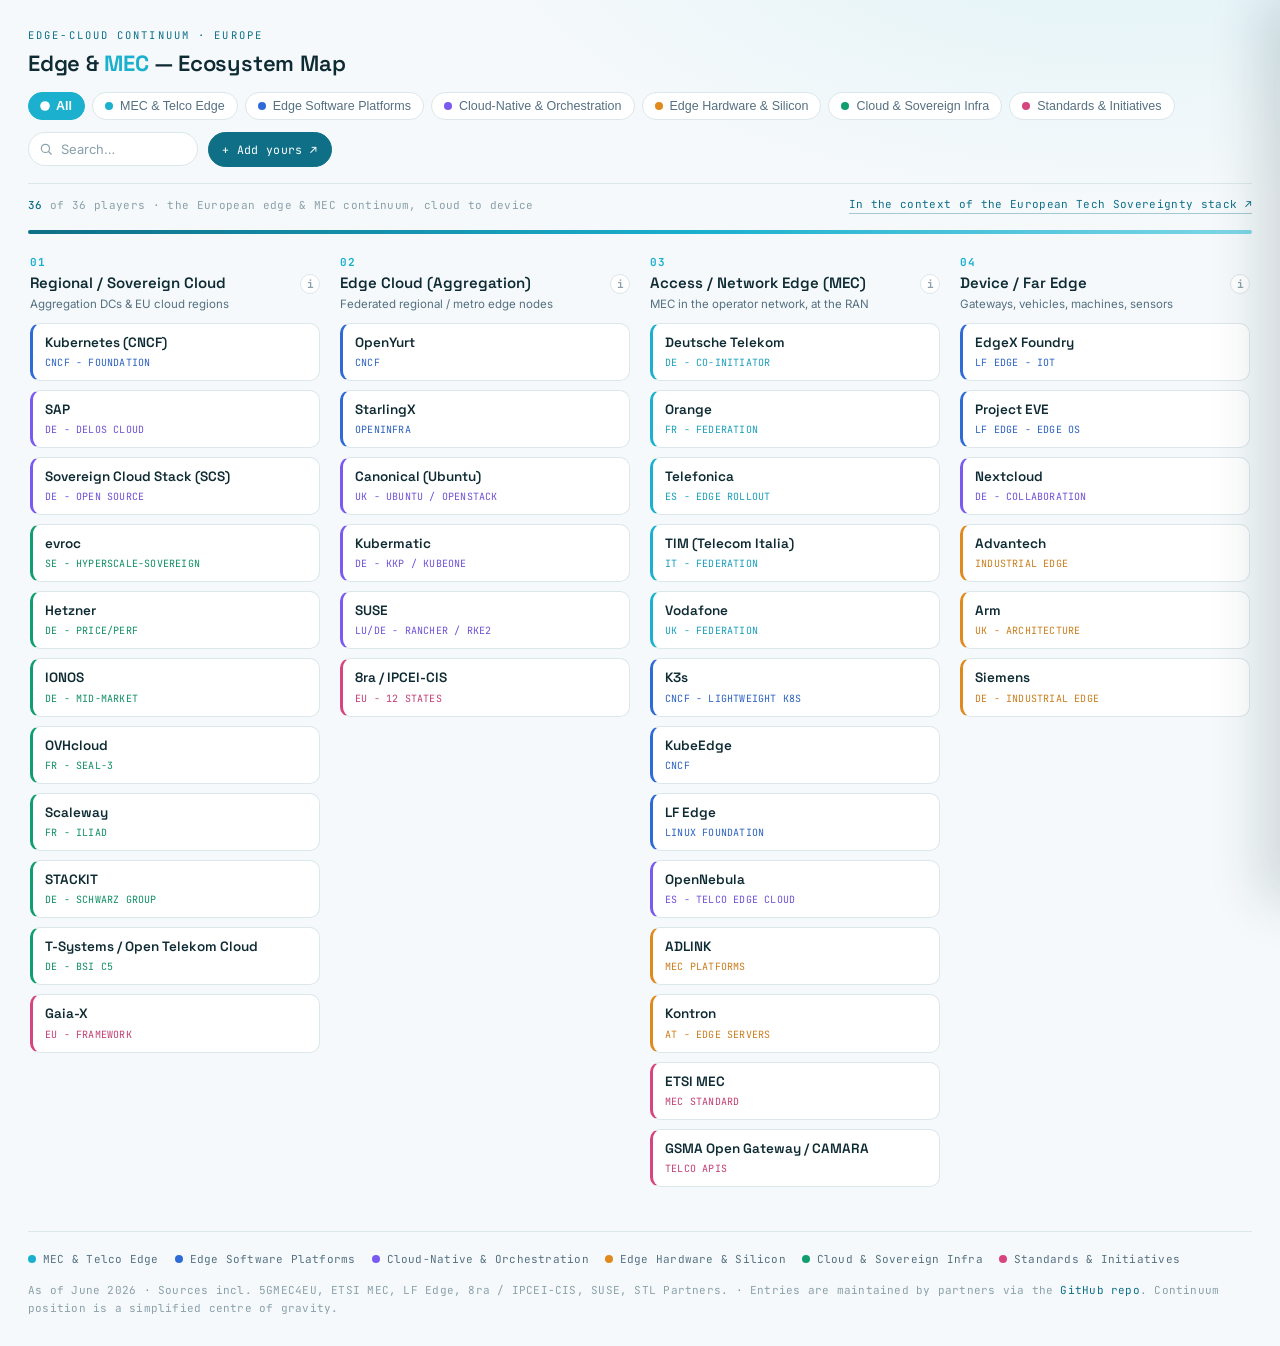
==== index.html @ cd119554 "Add files via upload" ====
<!DOCTYPE html>
<html lang="en">
<head>
<meta charset="UTF-8">
<meta name="viewport" content="width=device-width, initial-scale=1.0">
<title>Edge & MEC Ecosystem Map — Europe</title>
<link rel="preconnect" href="https://fonts.googleapis.com">
<link rel="preconnect" href="https://fonts.gstatic.com" crossorigin>
<link href="https://fonts.googleapis.com/css2?family=Space+Grotesk:wght@500;600;700&family=Inter:wght@400;500;600&family=JetBrains+Mono:wght@400;500;700&display=swap" rel="stylesheet">
<style>
  :root{
    --bg:#F5F9FB;--surface:#FFFFFF;--surface-2:#EAF2F5;
    --txt:#0E2A33;--txt-dim:#557080;--txt-faint:#8AA0AA;
    --line:#DCE7EB;--brand:#1BB0CE;--brand-deep:#0E6F86;
    --shadow:rgba(14,42,51,.10);
  }
  *{box-sizing:border-box;margin:0;padding:0}
  html{-webkit-text-size-adjust:100%}
  body{
    background:
      radial-gradient(1100px 520px at 88% -8%, rgba(27,176,206,.10), transparent 60%),
      var(--bg);
    color:var(--txt);font-family:"Inter",system-ui,sans-serif;line-height:1.5;
    -webkit-font-smoothing:antialiased;min-height:100vh;
  }
  .wrap{max-width:1320px;margin:0 auto;padding:clamp(14px,2.5vw,28px)}

  /* ---------- TOOLBAR ---------- */
  .bar{display:flex;flex-wrap:wrap;align-items:center;gap:12px 18px;padding-bottom:16px;border-bottom:1px solid var(--line)}
  .brand{display:flex;flex-direction:column;gap:3px;margin-right:auto}
  .brand .kick{font-family:"JetBrains Mono",monospace;font-size:10.5px;letter-spacing:.2em;text-transform:uppercase;color:var(--brand-deep)}
  .brand h1{font-family:"Space Grotesk",sans-serif;font-weight:600;font-size:clamp(16px,2.4vw,22px);letter-spacing:-.01em;color:var(--txt)}
  .brand h1 b{color:var(--brand);font-weight:700}

  .filters{display:flex;flex-wrap:wrap;gap:7px}
  .chip{
    font-size:12.5px;font-weight:500;color:var(--txt-dim);background:var(--surface);
    border:1px solid var(--line);border-radius:999px;padding:6px 12px;cursor:pointer;
    display:flex;align-items:center;gap:7px;transition:color .18s,border-color .18s,background .18s;
  }
  .chip .dot{width:8px;height:8px;border-radius:50%;background:var(--cdot,var(--txt-faint));transition:transform .18s}
  .chip:hover{color:var(--txt);border-color:var(--txt-faint)}
  .chip[aria-pressed="true"]{color:#fff;background:var(--brand);border-color:var(--brand);font-weight:600}
  .chip[aria-pressed="true"] .dot{background:#fff;transform:scale(1.2)}
  .chip:focus-visible{outline:2px solid var(--brand);outline-offset:2px}

  .tools{display:flex;align-items:center;gap:10px}
  .search{position:relative;display:flex;align-items:center}
  .search svg{position:absolute;left:11px;width:14px;height:14px;stroke:var(--txt-faint);pointer-events:none}
  .search input{
    font-family:"Inter",sans-serif;font-size:13px;color:var(--txt);background:var(--surface);
    border:1px solid var(--line);border-radius:999px;padding:8px 13px 8px 32px;width:170px;max-width:46vw;transition:border-color .18s,width .18s;
  }
  .search input::placeholder{color:var(--txt-faint)}
  .search input:focus{outline:none;border-color:var(--brand);width:200px}
  .gh{
    font-family:"JetBrains Mono",monospace;font-size:11.5px;letter-spacing:.03em;color:#fff;background:var(--brand-deep);
    text-decoration:none;border:1px solid var(--brand-deep);border-radius:999px;padding:8px 13px;white-space:nowrap;transition:background .18s}
  .gh:hover{background:var(--brand)}
  .gh:focus-visible{outline:2px solid var(--brand);outline-offset:2px}

  .subbar{display:flex;flex-wrap:wrap;justify-content:space-between;gap:8px;align-items:center;margin-top:12px;
    font-family:"JetBrains Mono",monospace;font-size:11px;letter-spacing:.03em;color:var(--txt-faint)}
  .subbar b{color:var(--brand-deep);font-weight:500}
  .ctx{color:var(--brand-deep);text-decoration:none;border-bottom:1px solid rgba(14,111,134,.35)}
  .ctx:hover{border-color:var(--brand-deep)}

  /* ---------- CONTINUUM ---------- */
  .spine{margin-top:16px;height:4px;border-radius:4px;position:relative;overflow:hidden;
    background:linear-gradient(90deg,var(--brand-deep) 0%,var(--brand) 55%,#7FD7E6 100%)}
  .spine::after{content:"";position:absolute;top:0;left:-30%;width:30%;height:100%;
    background:linear-gradient(90deg,transparent,rgba(255,255,255,.85),transparent);animation:flow 4.4s linear infinite}
  @keyframes flow{to{left:130%}}

  .grid{display:grid;grid-template-columns:repeat(4,1fr);gap:16px;margin-top:6px}
  .col-head{padding:14px 2px 6px}
  .col-head .n{font-family:"JetBrains Mono",monospace;font-size:11px;color:var(--brand);letter-spacing:.1em;font-weight:700}
  .col-title{display:flex;align-items:flex-start;justify-content:space-between;gap:8px;margin-top:4px}
  .col-head h3{font-family:"Space Grotesk",sans-serif;font-weight:600;font-size:15px;color:var(--txt);line-height:1.2}
  .col-head p{font-size:11.5px;color:var(--txt-dim);margin-top:3px;line-height:1.35}
  .info{flex:none;width:20px;height:20px;border-radius:50%;border:1px solid var(--line);background:var(--surface);
    color:var(--txt-faint);font-size:11px;font-weight:700;cursor:pointer;line-height:1;font-family:"JetBrains Mono",monospace;
    display:flex;align-items:center;justify-content:center;transition:.16s}
  .info:hover{color:var(--brand);border-color:var(--brand)}
  .info:focus-visible{outline:2px solid var(--brand);outline-offset:2px}
  .col-explain{font-size:12px;color:var(--txt-dim);line-height:1.5;max-height:0;overflow:hidden;opacity:0;
    transition:max-height .26s ease,opacity .2s,margin-top .2s;border-left:2px solid var(--brand);padding-left:0}
  .col-explain.open{max-height:300px;opacity:1;margin-top:10px;padding-left:10px}
  .col-body{display:flex;flex-direction:column;gap:9px;min-height:30px;margin-top:10px}
  .empty{font-family:"JetBrains Mono",monospace;font-size:11px;color:var(--txt-faint);padding:6px 2px;opacity:.6}

  /* ---------- CARD ---------- */
  .card{position:relative;text-align:left;width:100%;cursor:pointer;background:var(--surface);
    border:1px solid var(--line);border-left:3px solid var(--cdot,var(--line));border-radius:10px;padding:11px 12px;
    transition:transform .16s,box-shadow .16s,border-color .16s,opacity .2s;display:flex;flex-direction:column;gap:5px}
  .card:hover{transform:translateY(-2px);box-shadow:0 8px 22px var(--shadow);border-color:var(--cdot)}
  .card:focus-visible{outline:2px solid var(--brand);outline-offset:2px}
  .card .name{font-family:"Space Grotesk",sans-serif;font-weight:600;font-size:13.5px;color:var(--txt);line-height:1.2;overflow-wrap:anywhere}
  .card .tag{font-family:"JetBrains Mono",monospace;font-size:10px;letter-spacing:.02em;color:var(--cdot);text-transform:uppercase;filter:brightness(.9);overflow-wrap:anywhere}
  body.filtering .card{opacity:.22;filter:grayscale(.55)}
  body.filtering .card.match{opacity:1;filter:none}
  .card.gone{display:none}
  .card .tip{position:absolute;left:12px;right:12px;bottom:calc(100% + 8px);background:var(--txt);border-radius:8px;
    padding:9px 11px;font-size:12px;color:#EAF6F9;line-height:1.4;box-shadow:0 12px 30px rgba(14,42,51,.28);
    opacity:0;visibility:hidden;transform:translateY(4px);transition:opacity .16s,transform .16s,visibility .16s;z-index:5;pointer-events:none}
  .card:hover .tip,.card:focus-visible .tip{opacity:1;visibility:visible;transform:translateY(0)}

  /* ---------- DETAIL PANEL ---------- */
  .scrim{position:fixed;inset:0;background:rgba(14,42,51,.35);backdrop-filter:blur(2px);opacity:0;visibility:hidden;transition:.22s;z-index:40}
  .scrim.open{opacity:1;visibility:visible}
  .panel{position:fixed;top:0;right:0;height:100%;width:min(440px,92vw);background:var(--surface);border-left:1px solid var(--line);
    box-shadow:-18px 0 50px rgba(14,42,51,.16);transform:translateX(100%);transition:transform .26s cubic-bezier(.4,0,.2,1);
    z-index:41;display:flex;flex-direction:column;overflow-y:auto}
  .panel.open{transform:translateX(0)}
  .panel-top{padding:24px 24px 18px;border-bottom:1px solid var(--line);position:sticky;top:0;background:var(--surface);z-index:2}
  .panel-close{position:absolute;top:18px;right:18px;width:32px;height:32px;border-radius:8px;background:var(--surface);border:1px solid var(--line);
    color:var(--txt-dim);cursor:pointer;font-size:18px;line-height:1;display:flex;align-items:center;justify-content:center;transition:.16s}
  .panel-close:hover{color:var(--txt);border-color:var(--txt-faint)}
  .panel-close:focus-visible{outline:2px solid var(--brand);outline-offset:2px}
  .p-cluster{font-family:"JetBrains Mono",monospace;font-size:11px;letter-spacing:.1em;text-transform:uppercase;display:flex;align-items:center;gap:7px;color:var(--txt-dim)}
  .p-cluster .dot{width:9px;height:9px;border-radius:50%}
  .p-name{font-family:"Space Grotesk",sans-serif;font-weight:700;font-size:25px;margin-top:12px;letter-spacing:-.01em}
  .p-tag{font-family:"JetBrains Mono",monospace;font-size:12px;color:var(--txt-dim);margin-top:8px}
  .panel-body{padding:22px 24px 30px;display:flex;flex-direction:column;gap:22px}
  .p-lede{font-size:15px;color:var(--txt);line-height:1.55}
  .p-section h4{font-family:"JetBrains Mono",monospace;font-size:11px;letter-spacing:.12em;text-transform:uppercase;color:var(--brand-deep);margin-bottom:10px}
  .p-pos{display:flex;gap:7px}
  .p-pos .seg{flex:1;height:6px;border-radius:3px;background:var(--surface-2)}
  .p-pos .seg.on{background:var(--brand)}
  .p-pos-label{font-size:12.5px;color:var(--txt-dim);margin-top:9px}
  .p-facts{list-style:none;display:flex;flex-direction:column;gap:11px}
  .p-facts li{position:relative;padding-left:18px;font-size:13.5px;color:var(--txt-dim);line-height:1.5}
  .p-facts li::before{content:"";position:absolute;left:0;top:8px;width:6px;height:6px;border-radius:50%;background:var(--brand)}
  .p-link{font-family:"JetBrains Mono",monospace;font-size:12px;color:var(--brand-deep);text-decoration:none;border-bottom:1px solid rgba(14,111,134,.35);align-self:flex-start}
  .p-link:hover{border-color:var(--brand-deep)}

  /* ---------- FOOTER ---------- */
  footer{margin-top:38px;padding-top:18px;border-top:1px solid var(--line);font-family:"JetBrains Mono",monospace;font-size:11px;color:var(--txt-faint);line-height:1.7;letter-spacing:.02em}
  footer .legend{display:flex;flex-wrap:wrap;gap:8px 16px;margin-bottom:12px}
  footer .lg{display:flex;align-items:center;gap:7px;color:var(--txt-dim)}
  footer .lg .dot{width:8px;height:8px;border-radius:50%}
  footer a{color:var(--brand-deep);text-decoration:none}
  footer a:hover{text-decoration:underline}

  @media (max-width:860px){
    .brand{margin-right:0;width:100%}
    .grid{grid-template-columns:1fr;gap:6px}
    .col-head{padding:16px 2px 6px;border-top:1px solid var(--line)}
    .col-head:first-child{border-top:none}
    .col-body{display:grid;grid-template-columns:repeat(auto-fill,minmax(150px,1fr));gap:9px}
    .card .tip{display:none}
    .tools{width:100%}.search{flex:1}.search input{width:100%;max-width:none}
  }
  @media (prefers-reduced-motion:reduce){*{animation:none!important;transition:none!important}}
</style>
</head>
<body>
<div class="wrap">

  <div class="bar">
    <div class="brand">
      <span class="kick">Edge-Cloud Continuum · Europe</span>
      <h1>Edge &amp; <b>MEC</b> — Ecosystem Map</h1>
    </div>
    <div class="filters" id="filters" role="group" aria-label="Filter by role"></div>
    <div class="tools">
      <div class="search">
        <svg viewBox="0 0 24 24" fill="none" stroke-width="2" stroke-linecap="round"><circle cx="11" cy="11" r="7"/><path d="m21 21-4.3-4.3"/></svg>
        <input id="search" type="search" placeholder="Search…" aria-label="Search players">
      </div>
      <a class="gh" id="gh" href="#" target="_blank" rel="noopener">+ Add yours ↗</a>
    </div>
  </div>

  <div class="subbar">
    <span><b id="count">0</b> of <span id="total">0</span> players · the European edge &amp; MEC continuum, cloud to device</span>
    <a class="ctx" href="https://digital-strategy.ec.europa.eu/en/library/communication-european-tech-sovereignty-accompanied-eu-open-source-strategy" target="_blank" rel="noopener">In the context of the European Tech Sovereignty stack ↗</a>
  </div>

  <div class="spine" aria-hidden="true"></div>
  <div class="grid" id="grid"></div>

  <footer>
    <div class="legend" id="legend"></div>
    As of June 2026 · Sources incl. 5GMEC4EU, ETSI MEC, LF Edge, 8ra / IPCEI-CIS, SUSE, STL Partners. ·
    Entries are maintained by partners via the <a id="gh2" href="#" target="_blank" rel="noopener">GitHub repo</a>. Continuum position is a simplified centre of gravity.
  </footer>
</div>

<div class="scrim" id="scrim" tabindex="-1"></div>
<aside class="panel" id="panel" role="dialog" aria-modal="true" aria-labelledby="p-name" aria-hidden="true">
  <div class="panel-top">
    <button class="panel-close" id="close" aria-label="Close">✕</button>
    <div class="p-cluster" id="p-cluster"><span class="dot"></span><span class="lbl"></span></div>
    <div class="p-name" id="p-name"></div>
    <div class="p-tag" id="p-tag"></div>
  </div>
  <div class="panel-body">
    <p class="p-lede" id="p-lede"></p>
    <div class="p-section"><h4>Position in the continuum</h4><div class="p-pos" id="p-pos"></div><div class="p-pos-label" id="p-pos-label"></div></div>
    <div class="p-section"><h4>At a glance</h4><ul class="p-facts" id="p-facts"></ul></div>
    <a class="p-link" id="p-link" href="#" target="_blank" rel="noopener">Website ↗</a>
  </div>
</aside>

<script>
// Replace with your repository URL after pushing:
const REPO_URL = "https://github.com/YOUR-ORG/euro-edge-continuum";
// Embedded fallback so the page renders offline / before the build runs.
const BOOTSTRAP = {"clusters":{"telco":{"label":"MEC & Telco Edge","color":"#1BB0CE"},"platform":{"label":"Edge Software Platforms","color":"#2F6BD6"},"orch":{"label":"Cloud-Native & Orchestration","color":"#7A5AF0"},"hardware":{"label":"Edge Hardware & Silicon","color":"#E08A1E"},"infra":{"label":"Cloud & Sovereign Infra","color":"#109E6F"},"std":{"label":"Standards & Initiatives","color":"#D6457F"}},"layers":[{"n":"01","title":"Regional / Sovereign Cloud","sub":"Aggregation DCs & EU cloud regions","explain":"The anchor where heavy workloads, model training and central orchestration live. At this tier sovereignty is defined by jurisdiction and certification rather than physical proximity."},{"n":"02","title":"Edge Cloud (Aggregation)","sub":"Federated regional / metro edge nodes","explain":"Regional and metro edge sites that pool compute closer to users. Workloads shift here for lower latency while staying centrally managed and federated across providers."},{"n":"03","title":"Access / Network Edge (MEC)","sub":"MEC in the operator network, at the RAN","explain":"Multi-access Edge Computing inside the operator network at the access/RAN. Single-digit-millisecond latency for CCAM, AR/VR and real-time control — the heart of the 5G + MEC story."},{"n":"04","title":"Device / Far Edge","sub":"Gateways, vehicles, machines, sensors","explain":"On-premises gateways, vehicles and sensors. Processing happens without constant connectivity — autonomy is local and data stays physically on site."}],"players":[{"slug":"deutsche-telekom","name":"Deutsche Telekom","cluster":"telco","layer":3,"country":"DE","tag":"DE - Co-initiator","lede":"Driving force behind the European Edge Continuum and an IPCEI-CIS lead project.","facts":["Co-initiator of the first federated European edge cloud, shown live at MWC 2026 with Orange, Telefonica, TIM and Vodafone.","Leads a direct IPCEI-CIS project and is engaged in the planned IPCEI-AI.","Runs the Open Telekom Cloud via T-Systems and targets a central role in Europe's industrial AI cloud."],"link":"https://www.telekom.com"},{"slug":"orange","name":"Orange","cluster":"telco","layer":3,"country":"FR","tag":"FR - Federation","lede":"French operator in the federated European edge alliance.","facts":["One of the five operators in the federated European Edge Continuum demo.","Runs its own direct project inside IPCEI-CIS / the 8ra initiative."],"link":"https://www.orange.com"},{"slug":"telefonica","name":"Telefonica","cluster":"telco","layer":3,"country":"ES","tag":"ES - Edge rollout","lede":"Spanish operator with an active edge rollout and an IPCEI lead project.","facts":["Partner in the federated European edge cloud.","Has begun deploying edge nodes across Spain.","Leads a direct IPCEI-CIS project within 8ra."],"link":"https://www.telefonica.com"},{"slug":"tim","name":"TIM (Telecom Italia)","cluster":"telco","layer":3,"country":"IT","tag":"IT - Federation","lede":"Italian operator in the European edge federation.","facts":["One of the five federated network operators.","Leads a direct IPCEI-CIS project."],"link":"https://www.gruppotim.it"},{"slug":"vodafone","name":"Vodafone","cluster":"telco","layer":3,"country":"UK","tag":"UK - Federation","lede":"UK-based, pan-European operator in the federated edge alliance.","facts":["Among the five operators that federated their edge environments across Europe for the first time.","Enables application deployment through a single entry point across its European footprint.","Headquartered in Newbury, UK, with major European operations (Germany and others)."],"link":"https://www.vodafone.com"},{"slug":"edgex-foundry","name":"EdgeX Foundry","cluster":"platform","layer":4,"country":"INT","tag":"LF Edge - IoT","lede":"Vendor-neutral microservices framework bridging OT devices to applications and cloud.","facts":["Hardware- and OS-agnostic; connects sensors speaking Modbus, BACnet, MQTT, BLE and more.","Loosely-coupled, plug-and-play services for ingestion, normalisation and export.","An LF Edge Impact-stage (most mature) project."],"link":"https://www.edgexfoundry.org"},{"slug":"k3s","name":"K3s","cluster":"platform","layer":3,"country":"INT","tag":"CNCF - lightweight K8s","lede":"Lightweight, CNCF-certified Kubernetes distribution for the edge.","facts":["Single small binary with a minimal footprint, originated at Rancher / SUSE.","Ideal for edge gateways, constrained sites and far-edge clusters."],"link":"https://k3s.io"},{"slug":"kubeedge","name":"KubeEdge","cluster":"platform","layer":3,"country":"INT","tag":"CNCF","lede":"CNCF project extending Kubernetes natively to the edge.","facts":["Keeps the control plane in the cloud while edge nodes run autonomously offline.","Synchronises networking, app deployment and metadata across cloud and edge.","Widely used for telco and industrial edge."],"link":"https://kubeedge.io"},{"slug":"kubernetes","name":"Kubernetes (CNCF)","cluster":"platform","layer":1,"country":"INT","tag":"CNCF - foundation","lede":"The de-facto container orchestration foundation of the cloud-edge continuum.","facts":["Edge variants (K3s, KubeEdge, OpenYurt) adapt it for constrained, distributed sites.","Increasingly the common substrate for apps, AI and virtualised infrastructure - in the cloud and at the edge."],"link":"https://kubernetes.io"},{"slug":"lf-edge","name":"LF Edge","cluster":"platform","layer":3,"country":"INT","tag":"Linux Foundation","lede":"Linux Foundation umbrella for open, interoperable edge - independent of hardware, cloud or OS.","facts":["Hosts ~16 projects across telecom, IoT, industrial and transportation edge.","Portfolio includes EdgeX Foundry, EVE, Akraino, Fledge and Open Horizon.","Provides blueprints and a shared taxonomy for the open edge stack."],"link":"https://lfedge.org"},{"slug":"openyurt","name":"OpenYurt","cluster":"platform","layer":2,"country":"INT","tag":"CNCF","lede":"Extends Kubernetes to the edge without changing its APIs.","facts":["Originated at Alibaba; a CNCF project for large edge-node fleets.","YurtHub caches the K8s API locally for disconnected nodes; YurtTunnel handles NAT/firewalled sites.","Integrates with EdgeX Foundry for device management."],"link":"https://openyurt.io"},{"slug":"project-eve","name":"Project EVE","cluster":"platform","layer":4,"country":"INT","tag":"LF Edge - Edge OS","lede":"Open Linux-based operating system (EVE-OS) for distributed edge computing.","facts":["Reached LF Edge Impact stage in 2025 with new multi-node support.","Aims to be a common platform for the edge, much like Android was for mobile.","Runs containers, VMs and clusters on diverse far-edge hardware."],"link":"https://www.lfedge.org/projects/eve/"},{"slug":"starlingx","name":"StarlingX","cluster":"platform","layer":2,"country":"INT","tag":"OpenInfra","lede":"Complete cloud-infrastructure stack for the edge.","facts":["Bare-metal, VM and container workloads in one distributed edge platform.","Built for telecom, industrial IoT and ultra-low-latency use cases.","Governed by the OpenInfra Foundation."],"link":"https://www.starlingx.io"},{"slug":"canonical","name":"Canonical (Ubuntu)","cluster":"orch","layer":2,"country":"UK","tag":"UK - Ubuntu / OpenStack","lede":"Maker of Ubuntu with open building blocks for private and edge clouds.","facts":["MicroK8s and Sunbeam / Charmed OpenStack as the base for sovereign self-operated clouds.","UK-based - European, but outside the EU."],"link":"https://canonical.com"},{"slug":"kubermatic","name":"Kubermatic","cluster":"orch","layer":2,"country":"DE","tag":"DE - KKP / KubeOne","lede":"German Kubernetes-automation vendor from data center to edge.","facts":["KKP and KubeOne operate thousands of clusters consistently.","Spans bare metal, core data center and edge without oversized ops teams.","Positions Kubernetes as a sovereign operational substrate for apps and AI."],"link":"https://www.kubermatic.com"},{"slug":"nextcloud","name":"Nextcloud","cluster":"orch","layer":4,"country":"DE","tag":"DE - Collaboration","lede":"German open-source platform for sovereign collaboration and file storage.","facts":["A sovereign alternative to US SaaS for files, communication and office.","Runs on-premises or at EU providers - data stays under your own control."],"link":"https://nextcloud.com"},{"slug":"opennebula","name":"OpenNebula","cluster":"orch","layer":3,"country":"ES","tag":"ES - Telco edge cloud","lede":"Open-source platform for carrier-grade telco edge clouds, unifying VNFs, CNFs and AI workloads from core to edge.","facts":["Manages virtualized and containerized network functions plus AI workloads with multi-tenancy and no vendor lock-in.","Official Sylva Validation Platform - the Linux Foundation Europe telco-cloud standard backed by Orange, Deutsche Telekom, Telefonica, Vodafone and TIM.","Built for 5G neutral host, vRAN / AI-RAN, distributed NFV and 6G pilots, and for sovereign multi-tenant 'Telco AI Factories'.","From OpenNebula Systems (Spain); contributor to European IPCEI-CIS edge projects."],"link":"https://opennebula.io/ai-ready-telco-edge-cloud/"},{"slug":"sap","name":"SAP","cluster":"orch","layer":1,"country":"DE","tag":"DE - Delos Cloud","lede":"Enterprise-software leader and IPCEI-CIS partner with its own sovereignty cloud.","facts":["A direct IPCEI-CIS project partner.","Runs Delos Cloud (on Microsoft technology) as a sovereign cloud for German public administration."],"link":"https://www.sap.com"},{"slug":"sovereign-cloud-stack","name":"Sovereign Cloud Stack (SCS)","cluster":"orch","layer":1,"country":"DE","tag":"DE - Open source","lede":"Standardised open-source stack for sovereign clouds, funded by the German government.","facts":["Built on OpenStack and Kubernetes, with no proprietary dependencies.","Targeted at public administration and critical infrastructure.","GitOps-friendly and fully declarative as a basis for provider-independent clouds."],"link":"https://scs.community"},{"slug":"suse","name":"SUSE","cluster":"orch","layer":2,"country":"LU","tag":"LU/DE - Rancher / RKE2","lede":"European open-source vendor for sovereign Kubernetes management.","facts":["Rancher Prime and the hardened RKE2 distribution manage clusters with European governance.","Building a European Sovereign Stack of Linux and Kubernetes together with evroc.","Stewards the lightweight K3s distribution for the edge.","Domiciled in Luxembourg (SUSE S.A.) with roots and core engineering in Nuremberg, Germany; owned by Sweden's EQT."],"link":"https://www.suse.com"},{"slug":"adlink","name":"ADLINK","cluster":"hardware","layer":3,"country":"TW","tag":"MEC platforms","lede":"Edge computing platforms and MEC-ready servers.","facts":["Ruggedised hardware for telecom and industrial edge.","Carrier-grade and embedded systems for network-edge workloads."],"link":"https://www.adlinktech.com"},{"slug":"advantech","name":"Advantech","cluster":"hardware","layer":4,"country":"TW","tag":"Industrial edge","lede":"Industrial and edge computing hardware for IoT and the far edge.","facts":["Ruggedised edge servers, gateways and IoT controllers.","Widely deployed in manufacturing, transport and energy verticals."],"link":"https://www.advantech.com"},{"slug":"arm","name":"Arm","cluster":"hardware","layer":4,"country":"UK","tag":"UK - Architecture","lede":"Processor architecture powering most edge and device silicon.","facts":["Energy-efficient compute from gateways down to far-edge sensors.","Licensed broadly across edge SoC and appliance makers."],"link":"https://www.arm.com"},{"slug":"kontron","name":"Kontron","cluster":"hardware","layer":3,"country":"AT","tag":"AT - Edge servers","lede":"European maker of edge servers and carrier-grade MEC appliances.","facts":["Embedded and network-edge hardware for telecom and industrial sites.","Supplies ruggedised compute for far-edge and on-prem deployments.","Headquartered in Linz, Austria (the former S&T AG), with significant embedded-computing operations in Germany."],"link":"https://www.kontron.com"},{"slug":"siemens","name":"Siemens","cluster":"hardware","layer":4,"country":"DE","tag":"DE - Industrial Edge","lede":"Industrial Edge platform and hardware for factories and automation.","facts":["A direct IPCEI-CIS project partner.","Brings compute directly to production lines and machinery at the far edge."],"link":"https://www.siemens.com"},{"slug":"evroc","name":"evroc","cluster":"infra","layer":1,"country":"SE","tag":"SE - Hyperscale-sovereign","lede":"Swedish newcomer building what it calls Europe's first hyperscale sovereign cloud.","facts":["Positions itself as a hyperscale sovereign cloud with a fully European operational footprint.","Partners with SUSE for a fully sovereign Linux and Kubernetes stack (Sovereign Rancher).","Control-plane and metadata stay within EU jurisdiction."],"link":"https://evroc.com"},{"slug":"hetzner","name":"Hetzner","cluster":"infra","layer":1,"country":"DE","tag":"DE - Price/perf","lede":"Cost-efficient European infrastructure with a deliberately lean portfolio.","facts":["EU-compliant infrastructure at strong price-performance.","Offers no managed services by design.","Popular for self-managed Kubernetes clusters."],"link":"https://www.hetzner.com"},{"slug":"ionos","name":"IONOS","cluster":"infra","layer":1,"country":"DE","tag":"DE - Mid-market","lede":"Pragmatic cloud provider (United Internet) with German data residency.","facts":["Based in Montabaur, part of United Internet.","Wide GPU choice including Intel Gaudi as a non-NVIDIA option.","Strong in the mid-market with predictable pricing and human support."],"link":"https://www.ionos.com"},{"slug":"ovhcloud","name":"OVHcloud","cluster":"infra","layer":1,"country":"FR","tag":"FR - SEAL-3","lede":"Broadest European sovereignty cloud with deep certification.","facts":["Around 43 data centres across nine countries.","SecNumCloud qualification and SEAL-3, the top tier of the EU Cloud Sovereignty Framework.","Involved in the ECB digital-euro framework and runs a dedicated defence unit."],"link":"https://www.ovhcloud.com"},{"slug":"scaleway","name":"Scaleway","cluster":"infra","layer":1,"country":"FR","tag":"FR - iliad","lede":"Developer- and AI-focused sovereign cloud provider from France.","facts":["Bare metal, GPU instances and OpenAI-compatible inference APIs.","Reached SEAL-3 and won a standalone Cloud III slot.","Member of the 2026 EUR 180M EU framework deal."],"link":"https://www.scaleway.com"},{"slug":"stackit","name":"STACKIT","cluster":"infra","layer":1,"country":"DE","tag":"DE - Schwarz Group","lede":"Sovereign cloud of the Schwarz Group (Lidl/Kaufland), focused on industry and retail.","facts":["Reached SEAL-3 in the EU Cloud Sovereignty Framework.","Customer base weighted toward large industrial and retail buyers.","Part of the EUR 180M EU framework deal (April 2026) with Scaleway, Post Telecom and Proximus."],"link":"https://www.stackit.de"},{"slug":"t-systems-otc","name":"T-Systems / Open Telekom Cloud","cluster":"infra","layer":1,"country":"DE","tag":"DE - BSI C5","lede":"Deutsche Telekom's enterprise cloud for regulated customers.","facts":["The most enterprise-formal of the large EU sovereignty clouds.","BSI C5 attestation as a procurement prerequisite for regulated workloads."],"link":"https://www.t-systems.com"},{"slug":"8ra-ipcei-cis","name":"8ra / IPCEI-CIS","cluster":"std","layer":2,"country":"EU","tag":"EU - 12 states","lede":"The EU funding project for a multi-provider cloud-edge continuum - the federating backbone.","facts":["12 member states, ~120-150 industry and research partners, 19 direct projects.","EUR 1.2B of public funding, approved by the European Commission in late 2023.","The Lab8ra testbed links 14 organisations across five countries.","Contributes to the EU goal of 10,000 edge nodes by 2030 - provider-independent and federated."],"link":"https://www.8ra.com"},{"slug":"etsi-mec","name":"ETSI MEC","cluster":"std","layer":3,"country":"EU","tag":"MEC standard","lede":"The standards body that defines Multi-access Edge Computing.","facts":["ETSI's MEC ISG specifies the MEC reference architecture and service APIs.","Makes operator-edge applications portable and interoperable across networks.","The technical backbone of the 5G + MEC ecosystem."],"link":"https://www.etsi.org/technologies/multi-access-edge-computing"},{"slug":"gaia-x","name":"Gaia-X","cluster":"std","layer":1,"country":"EU","tag":"EU - Framework","lede":"European framework for federated, sovereign cloud and data infrastructure.","facts":["Standards for interoperability, portability and compliance.","A reference framework that sovereign providers align to."],"link":"https://gaia-x.eu"},{"slug":"gsma-open-gateway","name":"GSMA Open Gateway / CAMARA","cluster":"std","layer":3,"country":"INT","tag":"Telco APIs","lede":"Standardised network and edge APIs from the mobile industry.","facts":["Unifies developer access to carrier and edge capabilities across operators.","Makes telco-edge functions programmable and consumable by applications."],"link":"https://www.gsma.com/solutions-and-impact/gsma-open-gateway/"}]};

const POS_LABEL = ["Regional / Sovereign Cloud","Edge Cloud (Aggregation)","Access / Network Edge (MEC)","Device / Far Edge"];
let CLUSTERS={}, LAYERS=[], PLAYERS=[];

document.getElementById('gh').href = REPO_URL + "/blob/main/CONTRIBUTING.md";
document.getElementById('gh2').href = REPO_URL;

boot();
async function boot(){
  CLUSTERS = BOOTSTRAP.clusters; LAYERS = BOOTSTRAP.layers;
  let players = BOOTSTRAP.players;
  try{
    const r = await fetch('data/players.json',{cache:'no-store'});
    if(r.ok){ const j = await r.json(); if(Array.isArray(j)&&j.length) players = j; }
  }catch(e){ /* offline -> keep fallback */ }
  PLAYERS = players;
  render();
}

function render(){
  const filters=document.getElementById('filters');filters.innerHTML='';
  filters.appendChild(chip('all','All','var(--brand)',true));
  Object.entries(CLUSTERS).forEach(([k,c])=>filters.appendChild(chip(k,c.label,c.color,false)));

  const grid=document.getElementById('grid');grid.innerHTML='';const cols=[];
  LAYERS.forEach((L,i)=>{
    const wrap=document.createElement('div');
    wrap.innerHTML=
      `<div class="col-head"><div class="n">${L.n}</div>
        <div class="col-title"><h3>${L.title}</h3>
          <button class="info" aria-expanded="false" aria-label="Explain this tier">i</button></div>
        <p>${L.sub}</p><div class="col-explain">${L.explain}</div></div>`;
    const body=document.createElement('div');body.className='col-body';
    wrap.querySelector('.col-head').appendChild(body);
    const btn=wrap.querySelector('.info'),exp=wrap.querySelector('.col-explain');
    btn.addEventListener('click',()=>{const o=exp.classList.toggle('open');btn.setAttribute('aria-expanded',o)});
    grid.appendChild(wrap);cols[i+1]=body;
  });

  PLAYERS.forEach((p,idx)=>{
    const c=CLUSTERS[p.cluster];if(!c||!cols[p.layer])return;
    const b=document.createElement('button');
    b.className='card';b.dataset.cluster=p.cluster;b.dataset.idx=idx;b.style.setProperty('--cdot',c.color);
    b.setAttribute('aria-haspopup','dialog');
    b.innerHTML=`<span class="name">${esc(p.name)}</span><span class="tag">${esc(p.tag||'')}</span><span class="tip">${esc(p.lede||'')}</span>`;
    b.addEventListener('click',()=>openPanel(idx));
    cols[p.layer].appendChild(b);
  });

  const legend=document.getElementById('legend');legend.innerHTML='';
  Object.values(CLUSTERS).forEach(c=>{
    const el=document.createElement('span');el.className='lg';
    el.innerHTML=`<span class="dot" style="background:${c.color}"></span>${c.label}`;legend.appendChild(el);
  });

  document.getElementById('total').textContent=PLAYERS.length;
  document.getElementById('count').textContent=PLAYERS.length;
  wireFilters();apply();
}

function chip(key,label,color,pressed){
  const b=document.createElement('button');b.className='chip';b.dataset.cluster=key;b.setAttribute('aria-pressed',pressed);
  b.innerHTML=`<span class="dot" style="--cdot:${color}"></span>${label}`;return b;
}
function esc(s){return String(s).replace(/[&<>"]/g,m=>({'&':'&amp;','<':'&lt;','>':'&gt;','"':'&quot;'}[m]))}

let active='all';const search=document.getElementById('search');
function wireFilters(){
  document.getElementById('filters').addEventListener('click',e=>{
    const b=e.target.closest('.chip');if(!b)return;active=b.dataset.cluster;
    document.querySelectorAll('#filters .chip').forEach(c=>c.setAttribute('aria-pressed',c===b));apply();
  });
}
search.addEventListener('input',apply);
function apply(){
  const q=search.value.trim().toLowerCase();let shown=0;
  document.querySelectorAll('.card').forEach(card=>{
    const p=PLAYERS[+card.dataset.idx];
    const text=(p.name+' '+(p.tag||'')+' '+(p.lede||'')+' '+(p.facts||[]).join(' ')).toLowerCase();
    const ok=(active==='all'||card.dataset.cluster===active)&&(!q||text.includes(q));
    card.classList.toggle('gone',!ok);card.classList.toggle('match',ok);if(ok)shown++;
  });
  document.body.classList.toggle('filtering',active!=='all'||!!q);
  document.getElementById('count').textContent=shown;
  document.querySelectorAll('.col-body').forEach(col=>{
    const any=[...col.children].some(ch=>ch.classList.contains('card')&&!ch.classList.contains('gone'));
    let hint=col.querySelector('.empty');
    if(!any){if(!hint){hint=document.createElement('div');hint.className='empty';hint.textContent='—';col.appendChild(hint);}}
    else if(hint)hint.remove();
  });
}

const panel=document.getElementById('panel'),scrim=document.getElementById('scrim');let lastFocus=null;
function openPanel(idx){
  const p=PLAYERS[idx],c=CLUSTERS[p.cluster];lastFocus=document.activeElement;
  document.querySelector('#p-cluster .dot').style.background=c.color;
  document.querySelector('#p-cluster .lbl').textContent=c.label;
  document.getElementById('p-name').textContent=p.name;
  document.getElementById('p-tag').textContent=p.tag||'';
  document.getElementById('p-lede').textContent=p.lede||'';
  const pos=document.getElementById('p-pos');pos.innerHTML='';
  for(let i=1;i<=4;i++){const s=document.createElement('div');s.className='seg'+(i===p.layer?' on':'');pos.appendChild(s);}
  document.getElementById('p-pos-label').textContent=POS_LABEL[p.layer-1];
  const ul=document.getElementById('p-facts');ul.innerHTML='';
  (p.facts||[]).forEach(f=>{const li=document.createElement('li');li.textContent=f;ul.appendChild(li);});
  const link=document.getElementById('p-link');
  if(p.link){link.style.display='';link.href=p.link;}else{link.style.display='none';}
  panel.classList.add('open');scrim.classList.add('open');panel.setAttribute('aria-hidden','false');
  document.getElementById('close').focus();
}
function closePanel(){panel.classList.remove('open');scrim.classList.remove('open');panel.setAttribute('aria-hidden','true');if(lastFocus)lastFocus.focus();}
document.getElementById('close').addEventListener('click',closePanel);
scrim.addEventListener('click',closePanel);
document.addEventListener('keydown',e=>{if(e.key==='Escape'&&panel.classList.contains('open'))closePanel();});
</script>
</body>
</html>
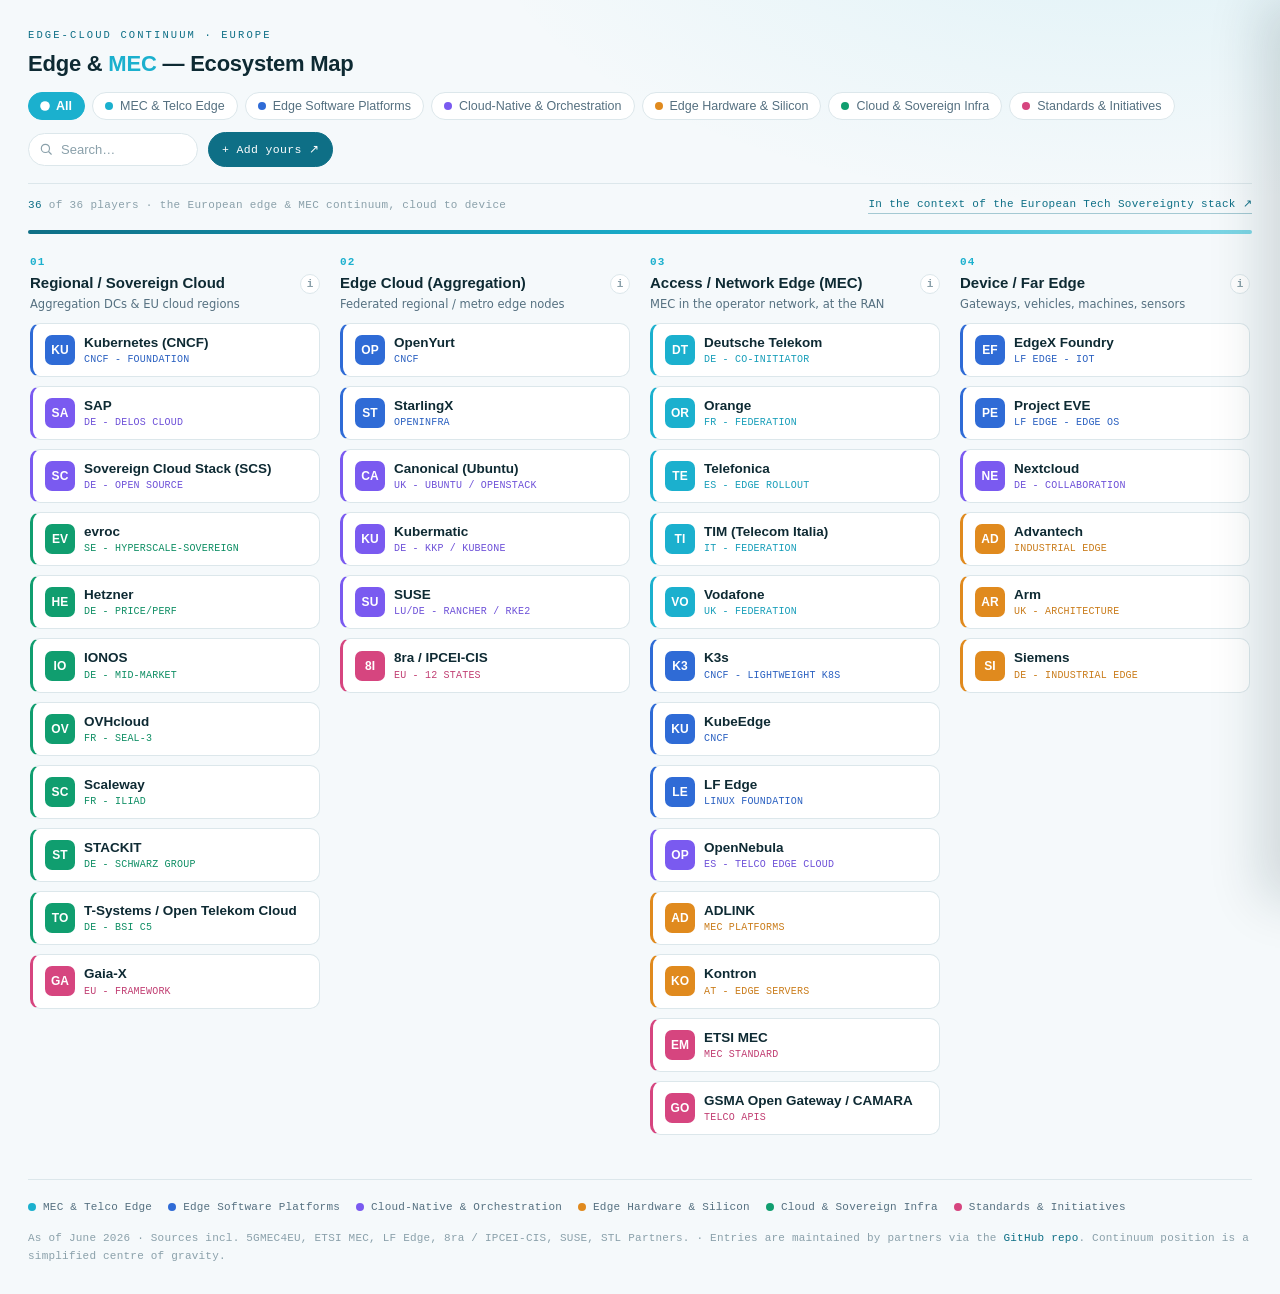
==== commit 9335921c: "Add files via upload" ====
--- a/index.html
+++ b/index.html
@@ -4,9 +4,7 @@
 <meta charset="UTF-8">
 <meta name="viewport" content="width=device-width, initial-scale=1.0">
 <title>Edge & MEC Ecosystem Map — Europe</title>
-<link rel="preconnect" href="https://fonts.googleapis.com">
-<link rel="preconnect" href="https://fonts.gstatic.com" crossorigin>
-<link href="https://fonts.googleapis.com/css2?family=Space+Grotesk:wght@500;600;700&family=Inter:wght@400;500;600&family=JetBrains+Mono:wght@400;500;700&display=swap" rel="stylesheet">
+<link rel="stylesheet" href="fonts/fonts.css">
 <style>
   :root{
     --bg:#F5F9FB;--surface:#FFFFFF;--surface-2:#EAF2F5;
@@ -97,6 +95,12 @@
   .card:focus-visible{outline:2px solid var(--brand);outline-offset:2px}
   .card .name{font-family:"Space Grotesk",sans-serif;font-weight:600;font-size:13.5px;color:var(--txt);line-height:1.2;overflow-wrap:anywhere}
   .card .tag{font-family:"JetBrains Mono",monospace;font-size:10px;letter-spacing:.02em;color:var(--cdot);text-transform:uppercase;filter:brightness(.9);overflow-wrap:anywhere}
+  .card-head{display:flex;align-items:center;gap:9px}
+  .card-text{display:flex;flex-direction:column;gap:3px;min-width:0}
+  .mark{flex:none;width:30px;height:30px;border-radius:7px;display:flex;align-items:center;justify-content:center;overflow:hidden;background:#fff;border:1px solid var(--line)}
+  .mark img{width:100%;height:100%;object-fit:contain;padding:3px}
+  .mark.monogram{border:none;color:#fff;font-family:"Space Grotesk",sans-serif;font-weight:700;font-size:12px;letter-spacing:.01em}
+  .mark.big{width:48px;height:48px;border-radius:11px;font-size:19px;margin-bottom:14px}
   body.filtering .card{opacity:.22;filter:grayscale(.55)}
   body.filtering .card.match{opacity:1;filter:none}
   .card.gone{display:none}
@@ -191,6 +195,7 @@
 <aside class="panel" id="panel" role="dialog" aria-modal="true" aria-labelledby="p-name" aria-hidden="true">
   <div class="panel-top">
     <button class="panel-close" id="close" aria-label="Close">✕</button>
+    <div id="p-mark-slot"></div>
     <div class="p-cluster" id="p-cluster"><span class="dot"></span><span class="lbl"></span></div>
     <div class="p-name" id="p-name"></div>
     <div class="p-tag" id="p-tag"></div>
@@ -205,7 +210,7 @@
 
 <script>
 // Replace with your repository URL after pushing:
-const REPO_URL = "https://github.com/YOUR-ORG/euro-edge-continuum";
+const REPO_URL = "https://github.com/5GMEC4EU/Telco-Cloud-Landscape";
 // Embedded fallback so the page renders offline / before the build runs.
 const BOOTSTRAP = {"clusters":{"telco":{"label":"MEC & Telco Edge","color":"#1BB0CE"},"platform":{"label":"Edge Software Platforms","color":"#2F6BD6"},"orch":{"label":"Cloud-Native & Orchestration","color":"#7A5AF0"},"hardware":{"label":"Edge Hardware & Silicon","color":"#E08A1E"},"infra":{"label":"Cloud & Sovereign Infra","color":"#109E6F"},"std":{"label":"Standards & Initiatives","color":"#D6457F"}},"layers":[{"n":"01","title":"Regional / Sovereign Cloud","sub":"Aggregation DCs & EU cloud regions","explain":"The anchor where heavy workloads, model training and central orchestration live. At this tier sovereignty is defined by jurisdiction and certification rather than physical proximity."},{"n":"02","title":"Edge Cloud (Aggregation)","sub":"Federated regional / metro edge nodes","explain":"Regional and metro edge sites that pool compute closer to users. Workloads shift here for lower latency while staying centrally managed and federated across providers."},{"n":"03","title":"Access / Network Edge (MEC)","sub":"MEC in the operator network, at the RAN","explain":"Multi-access Edge Computing inside the operator network at the access/RAN. Single-digit-millisecond latency for CCAM, AR/VR and real-time control — the heart of the 5G + MEC story."},{"n":"04","title":"Device / Far Edge","sub":"Gateways, vehicles, machines, sensors","explain":"On-premises gateways, vehicles and sensors. Processing happens without constant connectivity — autonomy is local and data stays physically on site."}],"players":[{"slug":"deutsche-telekom","name":"Deutsche Telekom","cluster":"telco","layer":3,"country":"DE","tag":"DE - Co-initiator","lede":"Driving force behind the European Edge Continuum and an IPCEI-CIS lead project.","facts":["Co-initiator of the first federated European edge cloud, shown live at MWC 2026 with Orange, Telefonica, TIM and Vodafone.","Leads a direct IPCEI-CIS project and is engaged in the planned IPCEI-AI.","Runs the Open Telekom Cloud via T-Systems and targets a central role in Europe's industrial AI cloud."],"link":"https://www.telekom.com"},{"slug":"orange","name":"Orange","cluster":"telco","layer":3,"country":"FR","tag":"FR - Federation","lede":"French operator in the federated European edge alliance.","facts":["One of the five operators in the federated European Edge Continuum demo.","Runs its own direct project inside IPCEI-CIS / the 8ra initiative."],"link":"https://www.orange.com"},{"slug":"telefonica","name":"Telefonica","cluster":"telco","layer":3,"country":"ES","tag":"ES - Edge rollout","lede":"Spanish operator with an active edge rollout and an IPCEI lead project.","facts":["Partner in the federated European edge cloud.","Has begun deploying edge nodes across Spain.","Leads a direct IPCEI-CIS project within 8ra."],"link":"https://www.telefonica.com"},{"slug":"tim","name":"TIM (Telecom Italia)","cluster":"telco","layer":3,"country":"IT","tag":"IT - Federation","lede":"Italian operator in the European edge federation.","facts":["One of the five federated network operators.","Leads a direct IPCEI-CIS project."],"link":"https://www.gruppotim.it"},{"slug":"vodafone","name":"Vodafone","cluster":"telco","layer":3,"country":"UK","tag":"UK - Federation","lede":"UK-based, pan-European operator in the federated edge alliance.","facts":["Among the five operators that federated their edge environments across Europe for the first time.","Enables application deployment through a single entry point across its European footprint.","Headquartered in Newbury, UK, with major European operations (Germany and others)."],"link":"https://www.vodafone.com"},{"slug":"edgex-foundry","name":"EdgeX Foundry","cluster":"platform","layer":4,"country":"INT","tag":"LF Edge - IoT","lede":"Vendor-neutral microservices framework bridging OT devices to applications and cloud.","facts":["Hardware- and OS-agnostic; connects sensors speaking Modbus, BACnet, MQTT, BLE and more.","Loosely-coupled, plug-and-play services for ingestion, normalisation and export.","An LF Edge Impact-stage (most mature) project."],"link":"https://www.edgexfoundry.org"},{"slug":"k3s","name":"K3s","cluster":"platform","layer":3,"country":"INT","tag":"CNCF - lightweight K8s","lede":"Lightweight, CNCF-certified Kubernetes distribution for the edge.","facts":["Single small binary with a minimal footprint, originated at Rancher / SUSE.","Ideal for edge gateways, constrained sites and far-edge clusters."],"link":"https://k3s.io"},{"slug":"kubeedge","name":"KubeEdge","cluster":"platform","layer":3,"country":"INT","tag":"CNCF","lede":"CNCF project extending Kubernetes natively to the edge.","facts":["Keeps the control plane in the cloud while edge nodes run autonomously offline.","Synchronises networking, app deployment and metadata across cloud and edge.","Widely used for telco and industrial edge."],"link":"https://kubeedge.io"},{"slug":"kubernetes","name":"Kubernetes (CNCF)","cluster":"platform","layer":1,"country":"INT","tag":"CNCF - foundation","lede":"The de-facto container orchestration foundation of the cloud-edge continuum.","facts":["Edge variants (K3s, KubeEdge, OpenYurt) adapt it for constrained, distributed sites.","Increasingly the common substrate for apps, AI and virtualised infrastructure - in the cloud and at the edge."],"link":"https://kubernetes.io"},{"slug":"lf-edge","name":"LF Edge","cluster":"platform","layer":3,"country":"INT","tag":"Linux Foundation","lede":"Linux Foundation umbrella for open, interoperable edge - independent of hardware, cloud or OS.","facts":["Hosts ~16 projects across telecom, IoT, industrial and transportation edge.","Portfolio includes EdgeX Foundry, EVE, Akraino, Fledge and Open Horizon.","Provides blueprints and a shared taxonomy for the open edge stack."],"link":"https://lfedge.org"},{"slug":"openyurt","name":"OpenYurt","cluster":"platform","layer":2,"country":"INT","tag":"CNCF","lede":"Extends Kubernetes to the edge without changing its APIs.","facts":["Originated at Alibaba; a CNCF project for large edge-node fleets.","YurtHub caches the K8s API locally for disconnected nodes; YurtTunnel handles NAT/firewalled sites.","Integrates with EdgeX Foundry for device management."],"link":"https://openyurt.io"},{"slug":"project-eve","name":"Project EVE","cluster":"platform","layer":4,"country":"INT","tag":"LF Edge - Edge OS","lede":"Open Linux-based operating system (EVE-OS) for distributed edge computing.","facts":["Reached LF Edge Impact stage in 2025 with new multi-node support.","Aims to be a common platform for the edge, much like Android was for mobile.","Runs containers, VMs and clusters on diverse far-edge hardware."],"link":"https://www.lfedge.org/projects/eve/"},{"slug":"starlingx","name":"StarlingX","cluster":"platform","layer":2,"country":"INT","tag":"OpenInfra","lede":"Complete cloud-infrastructure stack for the edge.","facts":["Bare-metal, VM and container workloads in one distributed edge platform.","Built for telecom, industrial IoT and ultra-low-latency use cases.","Governed by the OpenInfra Foundation."],"link":"https://www.starlingx.io"},{"slug":"canonical","name":"Canonical (Ubuntu)","cluster":"orch","layer":2,"country":"UK","tag":"UK - Ubuntu / OpenStack","lede":"Maker of Ubuntu with open building blocks for private and edge clouds.","facts":["MicroK8s and Sunbeam / Charmed OpenStack as the base for sovereign self-operated clouds.","UK-based - European, but outside the EU."],"link":"https://canonical.com"},{"slug":"kubermatic","name":"Kubermatic","cluster":"orch","layer":2,"country":"DE","tag":"DE - KKP / KubeOne","lede":"German Kubernetes-automation vendor from data center to edge.","facts":["KKP and KubeOne operate thousands of clusters consistently.","Spans bare metal, core data center and edge without oversized ops teams.","Positions Kubernetes as a sovereign operational substrate for apps and AI."],"link":"https://www.kubermatic.com"},{"slug":"nextcloud","name":"Nextcloud","cluster":"orch","layer":4,"country":"DE","tag":"DE - Collaboration","lede":"German open-source platform for sovereign collaboration and file storage.","facts":["A sovereign alternative to US SaaS for files, communication and office.","Runs on-premises or at EU providers - data stays under your own control."],"link":"https://nextcloud.com"},{"slug":"opennebula","name":"OpenNebula","cluster":"orch","layer":3,"country":"ES","tag":"ES - Telco edge cloud","lede":"Open-source platform for carrier-grade telco edge clouds, unifying VNFs, CNFs and AI workloads from core to edge.","facts":["Manages virtualized and containerized network functions plus AI workloads with multi-tenancy and no vendor lock-in.","Official Sylva Validation Platform - the Linux Foundation Europe telco-cloud standard backed by Orange, Deutsche Telekom, Telefonica, Vodafone and TIM.","Built for 5G neutral host, vRAN / AI-RAN, distributed NFV and 6G pilots, and for sovereign multi-tenant 'Telco AI Factories'.","From OpenNebula Systems (Spain); contributor to European IPCEI-CIS edge projects."],"link":"https://opennebula.io/ai-ready-telco-edge-cloud/"},{"slug":"sap","name":"SAP","cluster":"orch","layer":1,"country":"DE","tag":"DE - Delos Cloud","lede":"Enterprise-software leader and IPCEI-CIS partner with its own sovereignty cloud.","facts":["A direct IPCEI-CIS project partner.","Runs Delos Cloud (on Microsoft technology) as a sovereign cloud for German public administration."],"link":"https://www.sap.com"},{"slug":"sovereign-cloud-stack","name":"Sovereign Cloud Stack (SCS)","cluster":"orch","layer":1,"country":"DE","tag":"DE - Open source","lede":"Standardised open-source stack for sovereign clouds, funded by the German government.","facts":["Built on OpenStack and Kubernetes, with no proprietary dependencies.","Targeted at public administration and critical infrastructure.","GitOps-friendly and fully declarative as a basis for provider-independent clouds."],"link":"https://scs.community"},{"slug":"suse","name":"SUSE","cluster":"orch","layer":2,"country":"LU","tag":"LU/DE - Rancher / RKE2","lede":"European open-source vendor for sovereign Kubernetes management.","facts":["Rancher Prime and the hardened RKE2 distribution manage clusters with European governance.","Building a European Sovereign Stack of Linux and Kubernetes together with evroc.","Stewards the lightweight K3s distribution for the edge.","Domiciled in Luxembourg (SUSE S.A.) with roots and core engineering in Nuremberg, Germany; owned by Sweden's EQT."],"link":"https://www.suse.com"},{"slug":"adlink","name":"ADLINK","cluster":"hardware","layer":3,"country":"TW","tag":"MEC platforms","lede":"Edge computing platforms and MEC-ready servers.","facts":["Ruggedised hardware for telecom and industrial edge.","Carrier-grade and embedded systems for network-edge workloads."],"link":"https://www.adlinktech.com"},{"slug":"advantech","name":"Advantech","cluster":"hardware","layer":4,"country":"TW","tag":"Industrial edge","lede":"Industrial and edge computing hardware for IoT and the far edge.","facts":["Ruggedised edge servers, gateways and IoT controllers.","Widely deployed in manufacturing, transport and energy verticals."],"link":"https://www.advantech.com"},{"slug":"arm","name":"Arm","cluster":"hardware","layer":4,"country":"UK","tag":"UK - Architecture","lede":"Processor architecture powering most edge and device silicon.","facts":["Energy-efficient compute from gateways down to far-edge sensors.","Licensed broadly across edge SoC and appliance makers."],"link":"https://www.arm.com"},{"slug":"kontron","name":"Kontron","cluster":"hardware","layer":3,"country":"AT","tag":"AT - Edge servers","lede":"European maker of edge servers and carrier-grade MEC appliances.","facts":["Embedded and network-edge hardware for telecom and industrial sites.","Supplies ruggedised compute for far-edge and on-prem deployments.","Headquartered in Linz, Austria (the former S&T AG), with significant embedded-computing operations in Germany."],"link":"https://www.kontron.com"},{"slug":"siemens","name":"Siemens","cluster":"hardware","layer":4,"country":"DE","tag":"DE - Industrial Edge","lede":"Industrial Edge platform and hardware for factories and automation.","facts":["A direct IPCEI-CIS project partner.","Brings compute directly to production lines and machinery at the far edge."],"link":"https://www.siemens.com"},{"slug":"evroc","name":"evroc","cluster":"infra","layer":1,"country":"SE","tag":"SE - Hyperscale-sovereign","lede":"Swedish newcomer building what it calls Europe's first hyperscale sovereign cloud.","facts":["Positions itself as a hyperscale sovereign cloud with a fully European operational footprint.","Partners with SUSE for a fully sovereign Linux and Kubernetes stack (Sovereign Rancher).","Control-plane and metadata stay within EU jurisdiction."],"link":"https://evroc.com"},{"slug":"hetzner","name":"Hetzner","cluster":"infra","layer":1,"country":"DE","tag":"DE - Price/perf","lede":"Cost-efficient European infrastructure with a deliberately lean portfolio.","facts":["EU-compliant infrastructure at strong price-performance.","Offers no managed services by design.","Popular for self-managed Kubernetes clusters."],"link":"https://www.hetzner.com"},{"slug":"ionos","name":"IONOS","cluster":"infra","layer":1,"country":"DE","tag":"DE - Mid-market","lede":"Pragmatic cloud provider (United Internet) with German data residency.","facts":["Based in Montabaur, part of United Internet.","Wide GPU choice including Intel Gaudi as a non-NVIDIA option.","Strong in the mid-market with predictable pricing and human support."],"link":"https://www.ionos.com"},{"slug":"ovhcloud","name":"OVHcloud","cluster":"infra","layer":1,"country":"FR","tag":"FR - SEAL-3","lede":"Broadest European sovereignty cloud with deep certification.","facts":["Around 43 data centres across nine countries.","SecNumCloud qualification and SEAL-3, the top tier of the EU Cloud Sovereignty Framework.","Involved in the ECB digital-euro framework and runs a dedicated defence unit."],"link":"https://www.ovhcloud.com"},{"slug":"scaleway","name":"Scaleway","cluster":"infra","layer":1,"country":"FR","tag":"FR - iliad","lede":"Developer- and AI-focused sovereign cloud provider from France.","facts":["Bare metal, GPU instances and OpenAI-compatible inference APIs.","Reached SEAL-3 and won a standalone Cloud III slot.","Member of the 2026 EUR 180M EU framework deal."],"link":"https://www.scaleway.com"},{"slug":"stackit","name":"STACKIT","cluster":"infra","layer":1,"country":"DE","tag":"DE - Schwarz Group","lede":"Sovereign cloud of the Schwarz Group (Lidl/Kaufland), focused on industry and retail.","facts":["Reached SEAL-3 in the EU Cloud Sovereignty Framework.","Customer base weighted toward large industrial and retail buyers.","Part of the EUR 180M EU framework deal (April 2026) with Scaleway, Post Telecom and Proximus."],"link":"https://www.stackit.de"},{"slug":"t-systems-otc","name":"T-Systems / Open Telekom Cloud","cluster":"infra","layer":1,"country":"DE","tag":"DE - BSI C5","lede":"Deutsche Telekom's enterprise cloud for regulated customers.","facts":["The most enterprise-formal of the large EU sovereignty clouds.","BSI C5 attestation as a procurement prerequisite for regulated workloads."],"link":"https://www.t-systems.com"},{"slug":"8ra-ipcei-cis","name":"8ra / IPCEI-CIS","cluster":"std","layer":2,"country":"EU","tag":"EU - 12 states","lede":"The EU funding project for a multi-provider cloud-edge continuum - the federating backbone.","facts":["12 member states, ~120-150 industry and research partners, 19 direct projects.","EUR 1.2B of public funding, approved by the European Commission in late 2023.","The Lab8ra testbed links 14 organisations across five countries.","Contributes to the EU goal of 10,000 edge nodes by 2030 - provider-independent and federated."],"link":"https://www.8ra.com"},{"slug":"etsi-mec","name":"ETSI MEC","cluster":"std","layer":3,"country":"EU","tag":"MEC standard","lede":"The standards body that defines Multi-access Edge Computing.","facts":["ETSI's MEC ISG specifies the MEC reference architecture and service APIs.","Makes operator-edge applications portable and interoperable across networks.","The technical backbone of the 5G + MEC ecosystem."],"link":"https://www.etsi.org/technologies/multi-access-edge-computing"},{"slug":"gaia-x","name":"Gaia-X","cluster":"std","layer":1,"country":"EU","tag":"EU - Framework","lede":"European framework for federated, sovereign cloud and data infrastructure.","facts":["Standards for interoperability, portability and compliance.","A reference framework that sovereign providers align to."],"link":"https://gaia-x.eu"},{"slug":"gsma-open-gateway","name":"GSMA Open Gateway / CAMARA","cluster":"std","layer":3,"country":"INT","tag":"Telco APIs","lede":"Standardised network and edge APIs from the mobile industry.","facts":["Unifies developer access to carrier and edge capabilities across operators.","Makes telco-edge functions programmable and consumable by applications."],"link":"https://www.gsma.com/solutions-and-impact/gsma-open-gateway/"}]};
 
@@ -252,7 +257,14 @@
     const b=document.createElement('button');
     b.className='card';b.dataset.cluster=p.cluster;b.dataset.idx=idx;b.style.setProperty('--cdot',c.color);
     b.setAttribute('aria-haspopup','dialog');
-    b.innerHTML=`<span class="name">${esc(p.name)}</span><span class="tag">${esc(p.tag||'')}</span><span class="tip">${esc(p.lede||'')}</span>`;
+    const head=document.createElement('span');head.className='card-head';
+    head.appendChild(buildMark(p,c,false));
+    const txt=document.createElement('span');txt.className='card-text';
+    txt.innerHTML=`<span class="name">${esc(p.name)}</span><span class="tag">${esc(p.tag||'')}</span>`;
+    head.appendChild(txt);
+    b.appendChild(head);
+    const tip=document.createElement('span');tip.className='tip';tip.textContent=p.lede||'';
+    b.appendChild(tip);
     b.addEventListener('click',()=>openPanel(idx));
     cols[p.layer].appendChild(b);
   });
@@ -273,6 +285,21 @@
   b.innerHTML=`<span class="dot" style="--cdot:${color}"></span>${label}`;return b;
 }
 function esc(s){return String(s).replace(/[&<>"]/g,m=>({'&':'&amp;','<':'&lt;','>':'&gt;','"':'&quot;'}[m]))}
+function monogram(name){
+  const clean=name.replace(/\(.*?\)/g,'').replace(/[^A-Za-z0-9 /-]/g,' ').trim();
+  const words=clean.split(/[\s/]+/).filter(w=>/[A-Za-z0-9]/.test(w));
+  let m = words.length>=2 ? (words[0][0]+words[1][0]) : (words[0]||name).slice(0,2);
+  return m.toUpperCase();
+}
+function buildMark(p,c,big){
+  const m=document.createElement('span');m.className='mark'+(big?' big':'');
+  if(p.logo){
+    const img=document.createElement('img');img.src=p.logo;img.alt=p.name+' logo';img.loading='lazy';
+    img.addEventListener('error',()=>{m.classList.add('monogram');m.style.background=c.color;m.textContent=monogram(p.name);});
+    m.appendChild(img);
+  } else { m.classList.add('monogram');m.style.background=c.color;m.textContent=monogram(p.name); }
+  return m;
+}
 
 let active='all';const search=document.getElementById('search');
 function wireFilters(){
@@ -303,6 +330,7 @@
 const panel=document.getElementById('panel'),scrim=document.getElementById('scrim');let lastFocus=null;
 function openPanel(idx){
   const p=PLAYERS[idx],c=CLUSTERS[p.cluster];lastFocus=document.activeElement;
+  const slot=document.getElementById('p-mark-slot');slot.innerHTML='';slot.appendChild(buildMark(p,c,true));
   document.querySelector('#p-cluster .dot').style.background=c.color;
   document.querySelector('#p-cluster .lbl').textContent=c.label;
   document.getElementById('p-name').textContent=p.name;
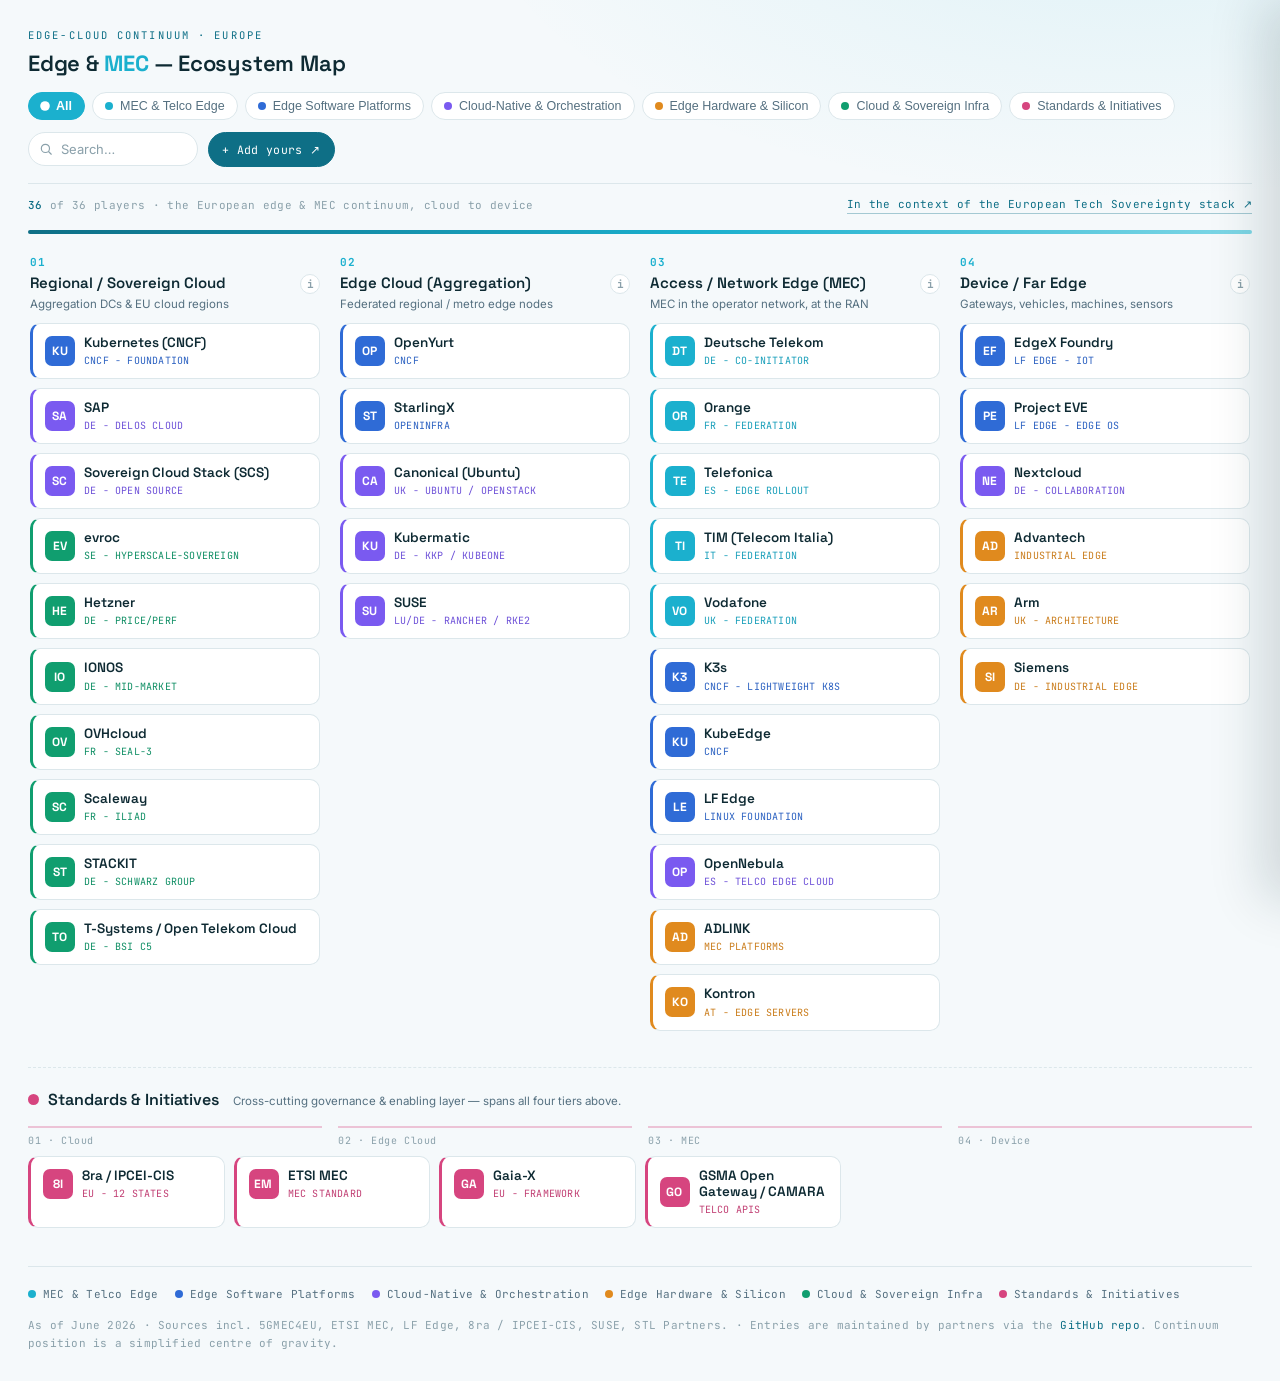
==== commit 5703c156: "Add files via upload" ====
--- a/index.html
+++ b/index.html
@@ -86,6 +86,16 @@
   .col-explain.open{max-height:300px;opacity:1;margin-top:10px;padding-left:10px}
   .col-body{display:flex;flex-direction:column;gap:9px;min-height:30px;margin-top:10px}
   .empty{font-family:"JetBrains Mono",monospace;font-size:11px;color:var(--txt-faint);padding:6px 2px;opacity:.6}
+
+  /* ---------- CROSS-CUTTING BAND (Standards & Initiatives) ---------- */
+  .band{margin-top:30px;padding-top:20px;border-top:1px dashed var(--line)}
+  .band-head{display:flex;flex-wrap:wrap;align-items:baseline;gap:6px 14px}
+  .band-kick{display:flex;align-items:center;gap:9px;font-family:"Space Grotesk",sans-serif;font-weight:600;font-size:16px;color:var(--txt)}
+  .band-kick .dot{width:11px;height:11px;border-radius:50%;background:#D6457F}
+  .band-sub{font-size:11.5px;color:var(--txt-dim)}
+  .band-rail{display:grid;grid-template-columns:repeat(4,1fr);gap:16px;margin:14px 0 2px}
+  .band-rail span{font-family:"JetBrains Mono",monospace;font-size:10px;letter-spacing:.06em;color:var(--txt-faint);border-top:2px solid rgba(214,69,127,.30);padding-top:5px}
+  .band-body{display:grid;grid-template-columns:repeat(auto-fill,minmax(190px,1fr));gap:9px;margin-top:8px}
 
   /* ---------- CARD ---------- */
   .card{position:relative;text-align:left;width:100%;cursor:pointer;background:var(--surface);
@@ -154,6 +164,7 @@
     .col-body{display:grid;grid-template-columns:repeat(auto-fill,minmax(150px,1fr));gap:9px}
     .card .tip{display:none}
     .tools{width:100%}.search{flex:1}.search input{width:100%;max-width:none}
+    .band-rail{display:none}
   }
   @media (prefers-reduced-motion:reduce){*{animation:none!important;transition:none!important}}
 </style>
@@ -184,6 +195,15 @@
   <div class="spine" aria-hidden="true"></div>
   <div class="grid" id="grid"></div>
 
+  <div class="band" id="band">
+    <div class="band-head">
+      <div class="band-kick"><span class="dot"></span>Standards &amp; Initiatives</div>
+      <p class="band-sub">Cross-cutting governance &amp; enabling layer — spans all four tiers above.</p>
+    </div>
+    <div class="band-rail" aria-hidden="true"><span>01 · Cloud</span><span>02 · Edge Cloud</span><span>03 · MEC</span><span>04 · Device</span></div>
+    <div class="band-body" id="band-body"></div>
+  </div>
+
   <footer>
     <div class="legend" id="legend"></div>
     As of June 2026 · Sources incl. 5GMEC4EU, ETSI MEC, LF Edge, 8ra / IPCEI-CIS, SUSE, STL Partners. ·
@@ -212,7 +232,7 @@
 // Replace with your repository URL after pushing:
 const REPO_URL = "https://github.com/5GMEC4EU/Telco-Cloud-Landscape";
 // Embedded fallback so the page renders offline / before the build runs.
-const BOOTSTRAP = {"clusters":{"telco":{"label":"MEC & Telco Edge","color":"#1BB0CE"},"platform":{"label":"Edge Software Platforms","color":"#2F6BD6"},"orch":{"label":"Cloud-Native & Orchestration","color":"#7A5AF0"},"hardware":{"label":"Edge Hardware & Silicon","color":"#E08A1E"},"infra":{"label":"Cloud & Sovereign Infra","color":"#109E6F"},"std":{"label":"Standards & Initiatives","color":"#D6457F"}},"layers":[{"n":"01","title":"Regional / Sovereign Cloud","sub":"Aggregation DCs & EU cloud regions","explain":"The anchor where heavy workloads, model training and central orchestration live. At this tier sovereignty is defined by jurisdiction and certification rather than physical proximity."},{"n":"02","title":"Edge Cloud (Aggregation)","sub":"Federated regional / metro edge nodes","explain":"Regional and metro edge sites that pool compute closer to users. Workloads shift here for lower latency while staying centrally managed and federated across providers."},{"n":"03","title":"Access / Network Edge (MEC)","sub":"MEC in the operator network, at the RAN","explain":"Multi-access Edge Computing inside the operator network at the access/RAN. Single-digit-millisecond latency for CCAM, AR/VR and real-time control — the heart of the 5G + MEC story."},{"n":"04","title":"Device / Far Edge","sub":"Gateways, vehicles, machines, sensors","explain":"On-premises gateways, vehicles and sensors. Processing happens without constant connectivity — autonomy is local and data stays physically on site."}],"players":[{"slug":"deutsche-telekom","name":"Deutsche Telekom","cluster":"telco","layer":3,"country":"DE","tag":"DE - Co-initiator","lede":"Driving force behind the European Edge Continuum and an IPCEI-CIS lead project.","facts":["Co-initiator of the first federated European edge cloud, shown live at MWC 2026 with Orange, Telefonica, TIM and Vodafone.","Leads a direct IPCEI-CIS project and is engaged in the planned IPCEI-AI.","Runs the Open Telekom Cloud via T-Systems and targets a central role in Europe's industrial AI cloud."],"link":"https://www.telekom.com"},{"slug":"orange","name":"Orange","cluster":"telco","layer":3,"country":"FR","tag":"FR - Federation","lede":"French operator in the federated European edge alliance.","facts":["One of the five operators in the federated European Edge Continuum demo.","Runs its own direct project inside IPCEI-CIS / the 8ra initiative."],"link":"https://www.orange.com"},{"slug":"telefonica","name":"Telefonica","cluster":"telco","layer":3,"country":"ES","tag":"ES - Edge rollout","lede":"Spanish operator with an active edge rollout and an IPCEI lead project.","facts":["Partner in the federated European edge cloud.","Has begun deploying edge nodes across Spain.","Leads a direct IPCEI-CIS project within 8ra."],"link":"https://www.telefonica.com"},{"slug":"tim","name":"TIM (Telecom Italia)","cluster":"telco","layer":3,"country":"IT","tag":"IT - Federation","lede":"Italian operator in the European edge federation.","facts":["One of the five federated network operators.","Leads a direct IPCEI-CIS project."],"link":"https://www.gruppotim.it"},{"slug":"vodafone","name":"Vodafone","cluster":"telco","layer":3,"country":"UK","tag":"UK - Federation","lede":"UK-based, pan-European operator in the federated edge alliance.","facts":["Among the five operators that federated their edge environments across Europe for the first time.","Enables application deployment through a single entry point across its European footprint.","Headquartered in Newbury, UK, with major European operations (Germany and others)."],"link":"https://www.vodafone.com"},{"slug":"edgex-foundry","name":"EdgeX Foundry","cluster":"platform","layer":4,"country":"INT","tag":"LF Edge - IoT","lede":"Vendor-neutral microservices framework bridging OT devices to applications and cloud.","facts":["Hardware- and OS-agnostic; connects sensors speaking Modbus, BACnet, MQTT, BLE and more.","Loosely-coupled, plug-and-play services for ingestion, normalisation and export.","An LF Edge Impact-stage (most mature) project."],"link":"https://www.edgexfoundry.org"},{"slug":"k3s","name":"K3s","cluster":"platform","layer":3,"country":"INT","tag":"CNCF - lightweight K8s","lede":"Lightweight, CNCF-certified Kubernetes distribution for the edge.","facts":["Single small binary with a minimal footprint, originated at Rancher / SUSE.","Ideal for edge gateways, constrained sites and far-edge clusters."],"link":"https://k3s.io"},{"slug":"kubeedge","name":"KubeEdge","cluster":"platform","layer":3,"country":"INT","tag":"CNCF","lede":"CNCF project extending Kubernetes natively to the edge.","facts":["Keeps the control plane in the cloud while edge nodes run autonomously offline.","Synchronises networking, app deployment and metadata across cloud and edge.","Widely used for telco and industrial edge."],"link":"https://kubeedge.io"},{"slug":"kubernetes","name":"Kubernetes (CNCF)","cluster":"platform","layer":1,"country":"INT","tag":"CNCF - foundation","lede":"The de-facto container orchestration foundation of the cloud-edge continuum.","facts":["Edge variants (K3s, KubeEdge, OpenYurt) adapt it for constrained, distributed sites.","Increasingly the common substrate for apps, AI and virtualised infrastructure - in the cloud and at the edge."],"link":"https://kubernetes.io"},{"slug":"lf-edge","name":"LF Edge","cluster":"platform","layer":3,"country":"INT","tag":"Linux Foundation","lede":"Linux Foundation umbrella for open, interoperable edge - independent of hardware, cloud or OS.","facts":["Hosts ~16 projects across telecom, IoT, industrial and transportation edge.","Portfolio includes EdgeX Foundry, EVE, Akraino, Fledge and Open Horizon.","Provides blueprints and a shared taxonomy for the open edge stack."],"link":"https://lfedge.org"},{"slug":"openyurt","name":"OpenYurt","cluster":"platform","layer":2,"country":"INT","tag":"CNCF","lede":"Extends Kubernetes to the edge without changing its APIs.","facts":["Originated at Alibaba; a CNCF project for large edge-node fleets.","YurtHub caches the K8s API locally for disconnected nodes; YurtTunnel handles NAT/firewalled sites.","Integrates with EdgeX Foundry for device management."],"link":"https://openyurt.io"},{"slug":"project-eve","name":"Project EVE","cluster":"platform","layer":4,"country":"INT","tag":"LF Edge - Edge OS","lede":"Open Linux-based operating system (EVE-OS) for distributed edge computing.","facts":["Reached LF Edge Impact stage in 2025 with new multi-node support.","Aims to be a common platform for the edge, much like Android was for mobile.","Runs containers, VMs and clusters on diverse far-edge hardware."],"link":"https://www.lfedge.org/projects/eve/"},{"slug":"starlingx","name":"StarlingX","cluster":"platform","layer":2,"country":"INT","tag":"OpenInfra","lede":"Complete cloud-infrastructure stack for the edge.","facts":["Bare-metal, VM and container workloads in one distributed edge platform.","Built for telecom, industrial IoT and ultra-low-latency use cases.","Governed by the OpenInfra Foundation."],"link":"https://www.starlingx.io"},{"slug":"canonical","name":"Canonical (Ubuntu)","cluster":"orch","layer":2,"country":"UK","tag":"UK - Ubuntu / OpenStack","lede":"Maker of Ubuntu with open building blocks for private and edge clouds.","facts":["MicroK8s and Sunbeam / Charmed OpenStack as the base for sovereign self-operated clouds.","UK-based - European, but outside the EU."],"link":"https://canonical.com"},{"slug":"kubermatic","name":"Kubermatic","cluster":"orch","layer":2,"country":"DE","tag":"DE - KKP / KubeOne","lede":"German Kubernetes-automation vendor from data center to edge.","facts":["KKP and KubeOne operate thousands of clusters consistently.","Spans bare metal, core data center and edge without oversized ops teams.","Positions Kubernetes as a sovereign operational substrate for apps and AI."],"link":"https://www.kubermatic.com"},{"slug":"nextcloud","name":"Nextcloud","cluster":"orch","layer":4,"country":"DE","tag":"DE - Collaboration","lede":"German open-source platform for sovereign collaboration and file storage.","facts":["A sovereign alternative to US SaaS for files, communication and office.","Runs on-premises or at EU providers - data stays under your own control."],"link":"https://nextcloud.com"},{"slug":"opennebula","name":"OpenNebula","cluster":"orch","layer":3,"country":"ES","tag":"ES - Telco edge cloud","lede":"Open-source platform for carrier-grade telco edge clouds, unifying VNFs, CNFs and AI workloads from core to edge.","facts":["Manages virtualized and containerized network functions plus AI workloads with multi-tenancy and no vendor lock-in.","Official Sylva Validation Platform - the Linux Foundation Europe telco-cloud standard backed by Orange, Deutsche Telekom, Telefonica, Vodafone and TIM.","Built for 5G neutral host, vRAN / AI-RAN, distributed NFV and 6G pilots, and for sovereign multi-tenant 'Telco AI Factories'.","From OpenNebula Systems (Spain); contributor to European IPCEI-CIS edge projects."],"link":"https://opennebula.io/ai-ready-telco-edge-cloud/"},{"slug":"sap","name":"SAP","cluster":"orch","layer":1,"country":"DE","tag":"DE - Delos Cloud","lede":"Enterprise-software leader and IPCEI-CIS partner with its own sovereignty cloud.","facts":["A direct IPCEI-CIS project partner.","Runs Delos Cloud (on Microsoft technology) as a sovereign cloud for German public administration."],"link":"https://www.sap.com"},{"slug":"sovereign-cloud-stack","name":"Sovereign Cloud Stack (SCS)","cluster":"orch","layer":1,"country":"DE","tag":"DE - Open source","lede":"Standardised open-source stack for sovereign clouds, funded by the German government.","facts":["Built on OpenStack and Kubernetes, with no proprietary dependencies.","Targeted at public administration and critical infrastructure.","GitOps-friendly and fully declarative as a basis for provider-independent clouds."],"link":"https://scs.community"},{"slug":"suse","name":"SUSE","cluster":"orch","layer":2,"country":"LU","tag":"LU/DE - Rancher / RKE2","lede":"European open-source vendor for sovereign Kubernetes management.","facts":["Rancher Prime and the hardened RKE2 distribution manage clusters with European governance.","Building a European Sovereign Stack of Linux and Kubernetes together with evroc.","Stewards the lightweight K3s distribution for the edge.","Domiciled in Luxembourg (SUSE S.A.) with roots and core engineering in Nuremberg, Germany; owned by Sweden's EQT."],"link":"https://www.suse.com"},{"slug":"adlink","name":"ADLINK","cluster":"hardware","layer":3,"country":"TW","tag":"MEC platforms","lede":"Edge computing platforms and MEC-ready servers.","facts":["Ruggedised hardware for telecom and industrial edge.","Carrier-grade and embedded systems for network-edge workloads."],"link":"https://www.adlinktech.com"},{"slug":"advantech","name":"Advantech","cluster":"hardware","layer":4,"country":"TW","tag":"Industrial edge","lede":"Industrial and edge computing hardware for IoT and the far edge.","facts":["Ruggedised edge servers, gateways and IoT controllers.","Widely deployed in manufacturing, transport and energy verticals."],"link":"https://www.advantech.com"},{"slug":"arm","name":"Arm","cluster":"hardware","layer":4,"country":"UK","tag":"UK - Architecture","lede":"Processor architecture powering most edge and device silicon.","facts":["Energy-efficient compute from gateways down to far-edge sensors.","Licensed broadly across edge SoC and appliance makers."],"link":"https://www.arm.com"},{"slug":"kontron","name":"Kontron","cluster":"hardware","layer":3,"country":"AT","tag":"AT - Edge servers","lede":"European maker of edge servers and carrier-grade MEC appliances.","facts":["Embedded and network-edge hardware for telecom and industrial sites.","Supplies ruggedised compute for far-edge and on-prem deployments.","Headquartered in Linz, Austria (the former S&T AG), with significant embedded-computing operations in Germany."],"link":"https://www.kontron.com"},{"slug":"siemens","name":"Siemens","cluster":"hardware","layer":4,"country":"DE","tag":"DE - Industrial Edge","lede":"Industrial Edge platform and hardware for factories and automation.","facts":["A direct IPCEI-CIS project partner.","Brings compute directly to production lines and machinery at the far edge."],"link":"https://www.siemens.com"},{"slug":"evroc","name":"evroc","cluster":"infra","layer":1,"country":"SE","tag":"SE - Hyperscale-sovereign","lede":"Swedish newcomer building what it calls Europe's first hyperscale sovereign cloud.","facts":["Positions itself as a hyperscale sovereign cloud with a fully European operational footprint.","Partners with SUSE for a fully sovereign Linux and Kubernetes stack (Sovereign Rancher).","Control-plane and metadata stay within EU jurisdiction."],"link":"https://evroc.com"},{"slug":"hetzner","name":"Hetzner","cluster":"infra","layer":1,"country":"DE","tag":"DE - Price/perf","lede":"Cost-efficient European infrastructure with a deliberately lean portfolio.","facts":["EU-compliant infrastructure at strong price-performance.","Offers no managed services by design.","Popular for self-managed Kubernetes clusters."],"link":"https://www.hetzner.com"},{"slug":"ionos","name":"IONOS","cluster":"infra","layer":1,"country":"DE","tag":"DE - Mid-market","lede":"Pragmatic cloud provider (United Internet) with German data residency.","facts":["Based in Montabaur, part of United Internet.","Wide GPU choice including Intel Gaudi as a non-NVIDIA option.","Strong in the mid-market with predictable pricing and human support."],"link":"https://www.ionos.com"},{"slug":"ovhcloud","name":"OVHcloud","cluster":"infra","layer":1,"country":"FR","tag":"FR - SEAL-3","lede":"Broadest European sovereignty cloud with deep certification.","facts":["Around 43 data centres across nine countries.","SecNumCloud qualification and SEAL-3, the top tier of the EU Cloud Sovereignty Framework.","Involved in the ECB digital-euro framework and runs a dedicated defence unit."],"link":"https://www.ovhcloud.com"},{"slug":"scaleway","name":"Scaleway","cluster":"infra","layer":1,"country":"FR","tag":"FR - iliad","lede":"Developer- and AI-focused sovereign cloud provider from France.","facts":["Bare metal, GPU instances and OpenAI-compatible inference APIs.","Reached SEAL-3 and won a standalone Cloud III slot.","Member of the 2026 EUR 180M EU framework deal."],"link":"https://www.scaleway.com"},{"slug":"stackit","name":"STACKIT","cluster":"infra","layer":1,"country":"DE","tag":"DE - Schwarz Group","lede":"Sovereign cloud of the Schwarz Group (Lidl/Kaufland), focused on industry and retail.","facts":["Reached SEAL-3 in the EU Cloud Sovereignty Framework.","Customer base weighted toward large industrial and retail buyers.","Part of the EUR 180M EU framework deal (April 2026) with Scaleway, Post Telecom and Proximus."],"link":"https://www.stackit.de"},{"slug":"t-systems-otc","name":"T-Systems / Open Telekom Cloud","cluster":"infra","layer":1,"country":"DE","tag":"DE - BSI C5","lede":"Deutsche Telekom's enterprise cloud for regulated customers.","facts":["The most enterprise-formal of the large EU sovereignty clouds.","BSI C5 attestation as a procurement prerequisite for regulated workloads."],"link":"https://www.t-systems.com"},{"slug":"8ra-ipcei-cis","name":"8ra / IPCEI-CIS","cluster":"std","layer":2,"country":"EU","tag":"EU - 12 states","lede":"The EU funding project for a multi-provider cloud-edge continuum - the federating backbone.","facts":["12 member states, ~120-150 industry and research partners, 19 direct projects.","EUR 1.2B of public funding, approved by the European Commission in late 2023.","The Lab8ra testbed links 14 organisations across five countries.","Contributes to the EU goal of 10,000 edge nodes by 2030 - provider-independent and federated."],"link":"https://www.8ra.com"},{"slug":"etsi-mec","name":"ETSI MEC","cluster":"std","layer":3,"country":"EU","tag":"MEC standard","lede":"The standards body that defines Multi-access Edge Computing.","facts":["ETSI's MEC ISG specifies the MEC reference architecture and service APIs.","Makes operator-edge applications portable and interoperable across networks.","The technical backbone of the 5G + MEC ecosystem."],"link":"https://www.etsi.org/technologies/multi-access-edge-computing"},{"slug":"gaia-x","name":"Gaia-X","cluster":"std","layer":1,"country":"EU","tag":"EU - Framework","lede":"European framework for federated, sovereign cloud and data infrastructure.","facts":["Standards for interoperability, portability and compliance.","A reference framework that sovereign providers align to."],"link":"https://gaia-x.eu"},{"slug":"gsma-open-gateway","name":"GSMA Open Gateway / CAMARA","cluster":"std","layer":3,"country":"INT","tag":"Telco APIs","lede":"Standardised network and edge APIs from the mobile industry.","facts":["Unifies developer access to carrier and edge capabilities across operators.","Makes telco-edge functions programmable and consumable by applications."],"link":"https://www.gsma.com/solutions-and-impact/gsma-open-gateway/"}]};
+const BOOTSTRAP = {"clusters":{"telco":{"label":"MEC & Telco Edge","color":"#1BB0CE"},"platform":{"label":"Edge Software Platforms","color":"#2F6BD6"},"orch":{"label":"Cloud-Native & Orchestration","color":"#7A5AF0"},"hardware":{"label":"Edge Hardware & Silicon","color":"#E08A1E"},"infra":{"label":"Cloud & Sovereign Infra","color":"#109E6F"},"std":{"label":"Standards & Initiatives","color":"#D6457F"}},"layers":[{"n":"01","title":"Regional / Sovereign Cloud","sub":"Aggregation DCs & EU cloud regions","explain":"The anchor where heavy workloads, model training and central orchestration live. At this tier sovereignty is defined by jurisdiction and certification rather than physical proximity."},{"n":"02","title":"Edge Cloud (Aggregation)","sub":"Federated regional / metro edge nodes","explain":"Regional and metro edge sites that pool compute closer to users. Workloads shift here for lower latency while staying centrally managed and federated across providers."},{"n":"03","title":"Access / Network Edge (MEC)","sub":"MEC in the operator network, at the RAN","explain":"Multi-access Edge Computing inside the operator network at the access/RAN. Single-digit-millisecond latency for CCAM, AR/VR and real-time control — the heart of the 5G + MEC story."},{"n":"04","title":"Device / Far Edge","sub":"Gateways, vehicles, machines, sensors","explain":"On-premises gateways, vehicles and sensors. Processing happens without constant connectivity — autonomy is local and data stays physically on site."}],"players":[{"slug":"deutsche-telekom","name":"Deutsche Telekom","cluster":"telco","layer":3,"country":"DE","tag":"DE - Co-initiator","lede":"Driving force behind the European Edge Continuum and an IPCEI-CIS lead project.","facts":["Co-initiator of the first federated European edge cloud, shown live at MWC 2026 with Orange, Telefonica, TIM and Vodafone.","Leads a direct IPCEI-CIS project and is engaged in the planned IPCEI-AI.","Runs the Open Telekom Cloud via T-Systems and targets a central role in Europe's industrial AI cloud."],"link":"https://www.telekom.com","logo":"logos/deutsche-telekom.svg"},{"slug":"orange","name":"Orange","cluster":"telco","layer":3,"country":"FR","tag":"FR - Federation","lede":"French operator in the federated European edge alliance.","facts":["One of the five operators in the federated European Edge Continuum demo.","Runs its own direct project inside IPCEI-CIS / the 8ra initiative."],"link":"https://www.orange.com","logo":"logos/orange.svg"},{"slug":"telefonica","name":"Telefonica","cluster":"telco","layer":3,"country":"ES","tag":"ES - Edge rollout","lede":"Spanish operator with an active edge rollout and an IPCEI lead project.","facts":["Partner in the federated European edge cloud.","Has begun deploying edge nodes across Spain.","Leads a direct IPCEI-CIS project within 8ra."],"link":"https://www.telefonica.com","logo":"logos/telefonica.svg"},{"slug":"tim","name":"TIM (Telecom Italia)","cluster":"telco","layer":3,"country":"IT","tag":"IT - Federation","lede":"Italian operator in the European edge federation.","facts":["One of the five federated network operators.","Leads a direct IPCEI-CIS project."],"link":"https://www.gruppotim.it","logo":"logos/tim.svg"},{"slug":"vodafone","name":"Vodafone","cluster":"telco","layer":3,"country":"UK","tag":"UK - Federation","lede":"UK-based, pan-European operator in the federated edge alliance.","facts":["Among the five operators that federated their edge environments across Europe for the first time.","Enables application deployment through a single entry point across its European footprint.","Headquartered in Newbury, UK, with major European operations (Germany and others)."],"link":"https://www.vodafone.com","logo":"logos/vodafone.svg"},{"slug":"edgex-foundry","name":"EdgeX Foundry","cluster":"platform","layer":4,"country":"INT","tag":"LF Edge - IoT","lede":"Vendor-neutral microservices framework bridging OT devices to applications and cloud.","facts":["Hardware- and OS-agnostic; connects sensors speaking Modbus, BACnet, MQTT, BLE and more.","Loosely-coupled, plug-and-play services for ingestion, normalisation and export.","An LF Edge Impact-stage (most mature) project."],"link":"https://www.edgexfoundry.org"},{"slug":"k3s","name":"K3s","cluster":"platform","layer":3,"country":"INT","tag":"CNCF - lightweight K8s","lede":"Lightweight, CNCF-certified Kubernetes distribution for the edge.","facts":["Single small binary with a minimal footprint, originated at Rancher / SUSE.","Ideal for edge gateways, constrained sites and far-edge clusters."],"link":"https://k3s.io","logo":"logos/k3s.svg"},{"slug":"kubeedge","name":"KubeEdge","cluster":"platform","layer":3,"country":"INT","tag":"CNCF","lede":"CNCF project extending Kubernetes natively to the edge.","facts":["Keeps the control plane in the cloud while edge nodes run autonomously offline.","Synchronises networking, app deployment and metadata across cloud and edge.","Widely used for telco and industrial edge."],"link":"https://kubeedge.io"},{"slug":"kubernetes","name":"Kubernetes (CNCF)","cluster":"platform","layer":1,"country":"INT","tag":"CNCF - foundation","lede":"The de-facto container orchestration foundation of the cloud-edge continuum.","facts":["Edge variants (K3s, KubeEdge, OpenYurt) adapt it for constrained, distributed sites.","Increasingly the common substrate for apps, AI and virtualised infrastructure - in the cloud and at the edge."],"link":"https://kubernetes.io"},{"slug":"lf-edge","name":"LF Edge","cluster":"platform","layer":3,"country":"INT","tag":"Linux Foundation","lede":"Linux Foundation umbrella for open, interoperable edge - independent of hardware, cloud or OS.","facts":["Hosts ~16 projects across telecom, IoT, industrial and transportation edge.","Portfolio includes EdgeX Foundry, EVE, Akraino, Fledge and Open Horizon.","Provides blueprints and a shared taxonomy for the open edge stack."],"link":"https://lfedge.org"},{"slug":"openyurt","name":"OpenYurt","cluster":"platform","layer":2,"country":"INT","tag":"CNCF","lede":"Extends Kubernetes to the edge without changing its APIs.","facts":["Originated at Alibaba; a CNCF project for large edge-node fleets.","YurtHub caches the K8s API locally for disconnected nodes; YurtTunnel handles NAT/firewalled sites.","Integrates with EdgeX Foundry for device management."],"link":"https://openyurt.io"},{"slug":"project-eve","name":"Project EVE","cluster":"platform","layer":4,"country":"INT","tag":"LF Edge - Edge OS","lede":"Open Linux-based operating system (EVE-OS) for distributed edge computing.","facts":["Reached LF Edge Impact stage in 2025 with new multi-node support.","Aims to be a common platform for the edge, much like Android was for mobile.","Runs containers, VMs and clusters on diverse far-edge hardware."],"link":"https://www.lfedge.org/projects/eve/"},{"slug":"starlingx","name":"StarlingX","cluster":"platform","layer":2,"country":"INT","tag":"OpenInfra","lede":"Complete cloud-infrastructure stack for the edge.","facts":["Bare-metal, VM and container workloads in one distributed edge platform.","Built for telecom, industrial IoT and ultra-low-latency use cases.","Governed by the OpenInfra Foundation."],"link":"https://www.starlingx.io"},{"slug":"canonical","name":"Canonical (Ubuntu)","cluster":"orch","layer":2,"country":"UK","tag":"UK - Ubuntu / OpenStack","lede":"Maker of Ubuntu with open building blocks for private and edge clouds.","facts":["MicroK8s and Sunbeam / Charmed OpenStack as the base for sovereign self-operated clouds.","UK-based - European, but outside the EU."],"link":"https://canonical.com"},{"slug":"kubermatic","name":"Kubermatic","cluster":"orch","layer":2,"country":"DE","tag":"DE - KKP / KubeOne","lede":"German Kubernetes-automation vendor from data center to edge.","facts":["KKP and KubeOne operate thousands of clusters consistently.","Spans bare metal, core data center and edge without oversized ops teams.","Positions Kubernetes as a sovereign operational substrate for apps and AI."],"link":"https://www.kubermatic.com"},{"slug":"nextcloud","name":"Nextcloud","cluster":"orch","layer":4,"country":"DE","tag":"DE - Collaboration","lede":"German open-source platform for sovereign collaboration and file storage.","facts":["A sovereign alternative to US SaaS for files, communication and office.","Runs on-premises or at EU providers - data stays under your own control."],"link":"https://nextcloud.com"},{"slug":"opennebula","name":"OpenNebula","cluster":"orch","layer":3,"country":"ES","tag":"ES - Telco edge cloud","lede":"Open-source platform for carrier-grade telco edge clouds, unifying VNFs, CNFs and AI workloads from core to edge.","facts":["Manages virtualized and containerized network functions plus AI workloads with multi-tenancy and no vendor lock-in.","Official Sylva Validation Platform - the Linux Foundation Europe telco-cloud standard backed by Orange, Deutsche Telekom, Telefonica, Vodafone and TIM.","Built for 5G neutral host, vRAN / AI-RAN, distributed NFV and 6G pilots, and for sovereign multi-tenant 'Telco AI Factories'.","From OpenNebula Systems (Spain); contributor to European IPCEI-CIS edge projects."],"link":"https://opennebula.io/ai-ready-telco-edge-cloud/","logo":"logos/opennebula.svg"},{"slug":"sap","name":"SAP","cluster":"orch","layer":1,"country":"DE","tag":"DE - Delos Cloud","lede":"Enterprise-software leader and IPCEI-CIS partner with its own sovereignty cloud.","facts":["A direct IPCEI-CIS project partner.","Runs Delos Cloud (on Microsoft technology) as a sovereign cloud for German public administration."],"link":"https://www.sap.com"},{"slug":"sovereign-cloud-stack","name":"Sovereign Cloud Stack (SCS)","cluster":"orch","layer":1,"country":"DE","tag":"DE - Open source","lede":"Standardised open-source stack for sovereign clouds, funded by the German government.","facts":["Built on OpenStack and Kubernetes, with no proprietary dependencies.","Targeted at public administration and critical infrastructure.","GitOps-friendly and fully declarative as a basis for provider-independent clouds."],"link":"https://scs.community"},{"slug":"suse","name":"SUSE","cluster":"orch","layer":2,"country":"LU","tag":"LU/DE - Rancher / RKE2","lede":"European open-source vendor for sovereign Kubernetes management.","facts":["Rancher Prime and the hardened RKE2 distribution manage clusters with European governance.","Building a European Sovereign Stack of Linux and Kubernetes together with evroc.","Stewards the lightweight K3s distribution for the edge.","Domiciled in Luxembourg (SUSE S.A.) with roots and core engineering in Nuremberg, Germany; owned by Sweden's EQT."],"link":"https://www.suse.com"},{"slug":"adlink","name":"ADLINK","cluster":"hardware","layer":3,"country":"TW","tag":"MEC platforms","lede":"Edge computing platforms and MEC-ready servers.","facts":["Ruggedised hardware for telecom and industrial edge.","Carrier-grade and embedded systems for network-edge workloads."],"link":"https://www.adlinktech.com"},{"slug":"advantech","name":"Advantech","cluster":"hardware","layer":4,"country":"TW","tag":"Industrial edge","lede":"Industrial and edge computing hardware for IoT and the far edge.","facts":["Ruggedised edge servers, gateways and IoT controllers.","Widely deployed in manufacturing, transport and energy verticals."],"link":"https://www.advantech.com"},{"slug":"arm","name":"Arm","cluster":"hardware","layer":4,"country":"UK","tag":"UK - Architecture","lede":"Processor architecture powering most edge and device silicon.","facts":["Energy-efficient compute from gateways down to far-edge sensors.","Licensed broadly across edge SoC and appliance makers."],"link":"https://www.arm.com"},{"slug":"kontron","name":"Kontron","cluster":"hardware","layer":3,"country":"AT","tag":"AT - Edge servers","lede":"European maker of edge servers and carrier-grade MEC appliances.","facts":["Embedded and network-edge hardware for telecom and industrial sites.","Supplies ruggedised compute for far-edge and on-prem deployments.","Headquartered in Linz, Austria (the former S&T AG), with significant embedded-computing operations in Germany."],"link":"https://www.kontron.com"},{"slug":"siemens","name":"Siemens","cluster":"hardware","layer":4,"country":"DE","tag":"DE - Industrial Edge","lede":"Industrial Edge platform and hardware for factories and automation.","facts":["A direct IPCEI-CIS project partner.","Brings compute directly to production lines and machinery at the far edge."],"link":"https://www.siemens.com"},{"slug":"evroc","name":"evroc","cluster":"infra","layer":1,"country":"SE","tag":"SE - Hyperscale-sovereign","lede":"Swedish newcomer building what it calls Europe's first hyperscale sovereign cloud.","facts":["Positions itself as a hyperscale sovereign cloud with a fully European operational footprint.","Partners with SUSE for a fully sovereign Linux and Kubernetes stack (Sovereign Rancher).","Control-plane and metadata stay within EU jurisdiction."],"link":"https://evroc.com"},{"slug":"hetzner","name":"Hetzner","cluster":"infra","layer":1,"country":"DE","tag":"DE - Price/perf","lede":"Cost-efficient European infrastructure with a deliberately lean portfolio.","facts":["EU-compliant infrastructure at strong price-performance.","Offers no managed services by design.","Popular for self-managed Kubernetes clusters."],"link":"https://www.hetzner.com"},{"slug":"ionos","name":"IONOS","cluster":"infra","layer":1,"country":"DE","tag":"DE - Mid-market","lede":"Pragmatic cloud provider (United Internet) with German data residency.","facts":["Based in Montabaur, part of United Internet.","Wide GPU choice including Intel Gaudi as a non-NVIDIA option.","Strong in the mid-market with predictable pricing and human support."],"link":"https://www.ionos.com"},{"slug":"ovhcloud","name":"OVHcloud","cluster":"infra","layer":1,"country":"FR","tag":"FR - SEAL-3","lede":"Broadest European sovereignty cloud with deep certification.","facts":["Around 43 data centres across nine countries.","SecNumCloud qualification and SEAL-3, the top tier of the EU Cloud Sovereignty Framework.","Involved in the ECB digital-euro framework and runs a dedicated defence unit."],"link":"https://www.ovhcloud.com"},{"slug":"scaleway","name":"Scaleway","cluster":"infra","layer":1,"country":"FR","tag":"FR - iliad","lede":"Developer- and AI-focused sovereign cloud provider from France.","facts":["Bare metal, GPU instances and OpenAI-compatible inference APIs.","Reached SEAL-3 and won a standalone Cloud III slot.","Member of the 2026 EUR 180M EU framework deal."],"link":"https://www.scaleway.com"},{"slug":"stackit","name":"STACKIT","cluster":"infra","layer":1,"country":"DE","tag":"DE - Schwarz Group","lede":"Sovereign cloud of the Schwarz Group (Lidl/Kaufland), focused on industry and retail.","facts":["Reached SEAL-3 in the EU Cloud Sovereignty Framework.","Customer base weighted toward large industrial and retail buyers.","Part of the EUR 180M EU framework deal (April 2026) with Scaleway, Post Telecom and Proximus."],"link":"https://www.stackit.de"},{"slug":"t-systems-otc","name":"T-Systems / Open Telekom Cloud","cluster":"infra","layer":1,"country":"DE","tag":"DE - BSI C5","lede":"Deutsche Telekom's enterprise cloud for regulated customers.","facts":["The most enterprise-formal of the large EU sovereignty clouds.","BSI C5 attestation as a procurement prerequisite for regulated workloads."],"link":"https://www.t-systems.com"},{"slug":"8ra-ipcei-cis","name":"8ra / IPCEI-CIS","cluster":"std","layer":2,"country":"EU","tag":"EU - 12 states","lede":"The EU funding project for a multi-provider cloud-edge continuum - the federating backbone.","facts":["12 member states, ~120-150 industry and research partners, 19 direct projects.","EUR 1.2B of public funding, approved by the European Commission in late 2023.","The Lab8ra testbed links 14 organisations across five countries.","Contributes to the EU goal of 10,000 edge nodes by 2030 - provider-independent and federated."],"link":"https://www.8ra.com"},{"slug":"etsi-mec","name":"ETSI MEC","cluster":"std","layer":3,"country":"EU","tag":"MEC standard","lede":"The standards body that defines Multi-access Edge Computing.","facts":["ETSI's MEC ISG specifies the MEC reference architecture and service APIs.","Makes operator-edge applications portable and interoperable across networks.","The technical backbone of the 5G + MEC ecosystem."],"link":"https://www.etsi.org/technologies/multi-access-edge-computing"},{"slug":"eucloudedgeiot","name":"EUCloudEdgeIoT","cluster":"std","layer":2,"country":"EU","tag":"EU - CEI continuum","lede":"EU initiative federating Europe's cloud-edge-IoT research into a shared continuum.","facts":["Brings together research projects, suppliers and adopters to build the Cloud-Edge-IoT continuum.","Coordinates the MetaOS cluster - aerOS, ICOS, FLUIDOS, NebulOuS, NEMO and NEPHELE (~EUR 54M) - building a 'meta operating system' for the edge-cloud continuum.","Runs concertation, task forces and open calls across the EU edge ecosystem."],"link":"https://eucloudedgeiot.eu"},{"slug":"eucs","name":"EUCS","cluster":"std","layer":1,"country":"EU","tag":"ENISA - Cloud cert","lede":"The EU cybersecurity certification scheme for cloud services.","facts":["Developed under ENISA to harmonise cloud security assurance across the EU.","A companion to Gaia-X and the Cloud Sovereignty Framework for trusted cloud and edge services."],"link":"https://www.enisa.europa.eu"},{"slug":"gaia-x","name":"Gaia-X","cluster":"std","layer":1,"country":"EU","tag":"EU - Framework","lede":"European framework for federated, sovereign cloud and data infrastructure.","facts":["Standards for interoperability, portability and compliance.","A reference framework that sovereign providers align to."],"link":"https://gaia-x.eu"},{"slug":"gsma-open-gateway","name":"GSMA Open Gateway / CAMARA","cluster":"std","layer":3,"country":"INT","tag":"Telco APIs","lede":"Standardised network and edge APIs from the mobile industry.","facts":["Unifies developer access to carrier and edge capabilities across operators.","Makes telco-edge functions programmable and consumable by applications."],"link":"https://www.gsma.com/solutions-and-impact/gsma-open-gateway/"},{"slug":"simpl","name":"Simpl","cluster":"std","layer":2,"country":"EU","tag":"EU - Cloud-to-edge middleware","lede":"The EU's open-source smart middleware for cloud-to-edge federations and data spaces.","facts":["Enables cloud-to-edge federations and powers the major data initiatives funded by the European Commission.","Three parts: Simpl-Open (the open-source stack), Simpl-Labs (test environment) and Simpl-Live (instances for the data spaces).","Awarded as a ~EUR 41M EU contract; underpins the Common European Data Spaces and the European cloud federation."],"link":"https://digital-strategy.ec.europa.eu/en/policies/simpl"},{"slug":"sns-ju","name":"SNS JU","cluster":"std","layer":3,"country":"EU","tag":"EU - 5G/6G","lede":"EU public-private partnership for European leadership in 5G and 6G - the network edge's R&D engine.","facts":["Jointly led by the European Commission and the 6G-IA; EUR 900M EU budget for 2021-2027, matched by industry.","Announced EUR 116M for 20 new 6G projects at MWC 2026, bringing the portfolio to 100 projects.","Edge / MEC is central: AI-native networks and cloud-edge orchestration run through its projects."],"link":"https://smart-networks.europa.eu/"},{"slug":"sylva","name":"Sylva","cluster":"std","layer":2,"country":"EU","tag":"LF Europe - Telco cloud","lede":"Linux Foundation Europe's open-source telco-cloud reference stack.","facts":["Backed by Europe's major operators - Orange, Deutsche Telekom, Telefonica, Vodafone and TIM.","A validated, vendor-neutral cloud platform for telco and edge (MEC) workloads.","OpenNebula is an official Sylva Validation Platform."],"link":"https://sylvaproject.org"}]};
 
 const POS_LABEL = ["Regional / Sovereign Cloud","Edge Cloud (Aggregation)","Access / Network Edge (MEC)","Device / Far Edge"];
 let CLUSTERS={}, LAYERS=[], PLAYERS=[];
@@ -252,8 +272,9 @@
     grid.appendChild(wrap);cols[i+1]=body;
   });
 
-  PLAYERS.forEach((p,idx)=>{
-    const c=CLUSTERS[p.cluster];if(!c||!cols[p.layer])return;
+  const BAND='std';
+  const mkCard=(p,idx)=>{
+    const c=CLUSTERS[p.cluster];
     const b=document.createElement('button');
     b.className='card';b.dataset.cluster=p.cluster;b.dataset.idx=idx;b.style.setProperty('--cdot',c.color);
     b.setAttribute('aria-haspopup','dialog');
@@ -266,8 +287,19 @@
     const tip=document.createElement('span');tip.className='tip';tip.textContent=p.lede||'';
     b.appendChild(tip);
     b.addEventListener('click',()=>openPanel(idx));
-    cols[p.layer].appendChild(b);
-  });
+    return b;
+  };
+
+  // vertical stack: everything except the cross-cutting initiatives
+  PLAYERS.forEach((p,idx)=>{
+    if(p.cluster===BAND)return;
+    const c=CLUSTERS[p.cluster];if(!c||!cols[p.layer])return;
+    cols[p.layer].appendChild(mkCard(p,idx));
+  });
+
+  // horizontal band: Standards & Initiatives span all tiers
+  const bandBody=document.getElementById('band-body');bandBody.innerHTML='';
+  PLAYERS.forEach((p,idx)=>{ if(p.cluster===BAND) bandBody.appendChild(mkCard(p,idx)); });
 
   const legend=document.getElementById('legend');legend.innerHTML='';
   Object.values(CLUSTERS).forEach(c=>{
@@ -337,8 +369,9 @@
   document.getElementById('p-tag').textContent=p.tag||'';
   document.getElementById('p-lede').textContent=p.lede||'';
   const pos=document.getElementById('p-pos');pos.innerHTML='';
-  for(let i=1;i<=4;i++){const s=document.createElement('div');s.className='seg'+(i===p.layer?' on':'');pos.appendChild(s);}
-  document.getElementById('p-pos-label').textContent=POS_LABEL[p.layer-1];
+  const spans = p.cluster==='std';
+  for(let i=1;i<=4;i++){const s=document.createElement('div');s.className='seg'+((spans||i===p.layer)?' on':'');pos.appendChild(s);}
+  document.getElementById('p-pos-label').textContent = spans ? 'Cross-cutting — spans all four tiers' : POS_LABEL[p.layer-1];
   const ul=document.getElementById('p-facts');ul.innerHTML='';
   (p.facts||[]).forEach(f=>{const li=document.createElement('li');li.textContent=f;ul.appendChild(li);});
   const link=document.getElementById('p-link');
--- a/fonts/fonts.css
+++ b/fonts/fonts.css
@@ -0,0 +1,10 @@
+/* Self-hosted fonts (no third-party requests). Subset: latin. */
+@font-face{font-family:'Inter';font-style:normal;font-weight:400;font-display:swap;src:url('inter-latin-400-normal.woff2') format('woff2')}
+@font-face{font-family:'Inter';font-style:normal;font-weight:500;font-display:swap;src:url('inter-latin-500-normal.woff2') format('woff2')}
+@font-face{font-family:'Inter';font-style:normal;font-weight:600;font-display:swap;src:url('inter-latin-600-normal.woff2') format('woff2')}
+@font-face{font-family:'Space Grotesk';font-style:normal;font-weight:500;font-display:swap;src:url('space-grotesk-latin-500-normal.woff2') format('woff2')}
+@font-face{font-family:'Space Grotesk';font-style:normal;font-weight:600;font-display:swap;src:url('space-grotesk-latin-600-normal.woff2') format('woff2')}
+@font-face{font-family:'Space Grotesk';font-style:normal;font-weight:700;font-display:swap;src:url('space-grotesk-latin-700-normal.woff2') format('woff2')}
+@font-face{font-family:'JetBrains Mono';font-style:normal;font-weight:400;font-display:swap;src:url('jetbrains-mono-latin-400-normal.woff2') format('woff2')}
+@font-face{font-family:'JetBrains Mono';font-style:normal;font-weight:500;font-display:swap;src:url('jetbrains-mono-latin-500-normal.woff2') format('woff2')}
+@font-face{font-family:'JetBrains Mono';font-style:normal;font-weight:700;font-display:swap;src:url('jetbrains-mono-latin-700-normal.woff2') format('woff2')}
